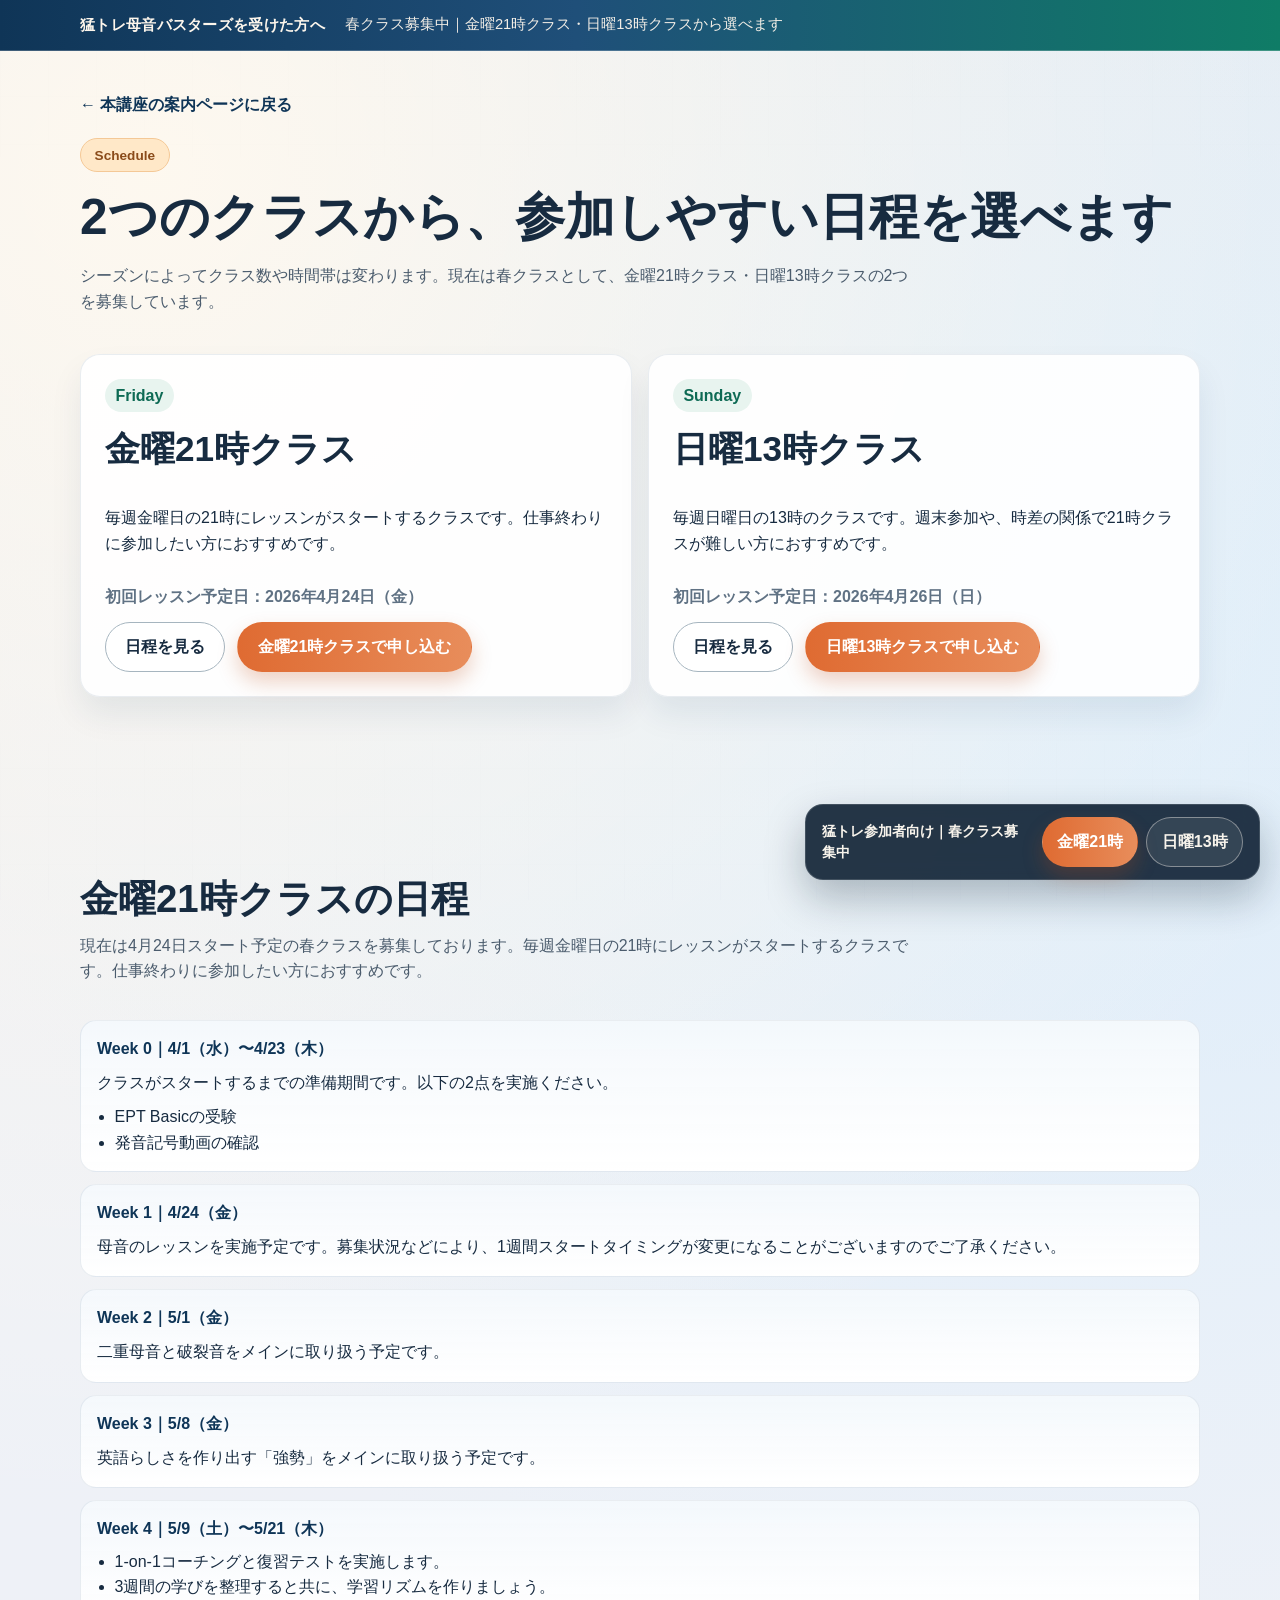
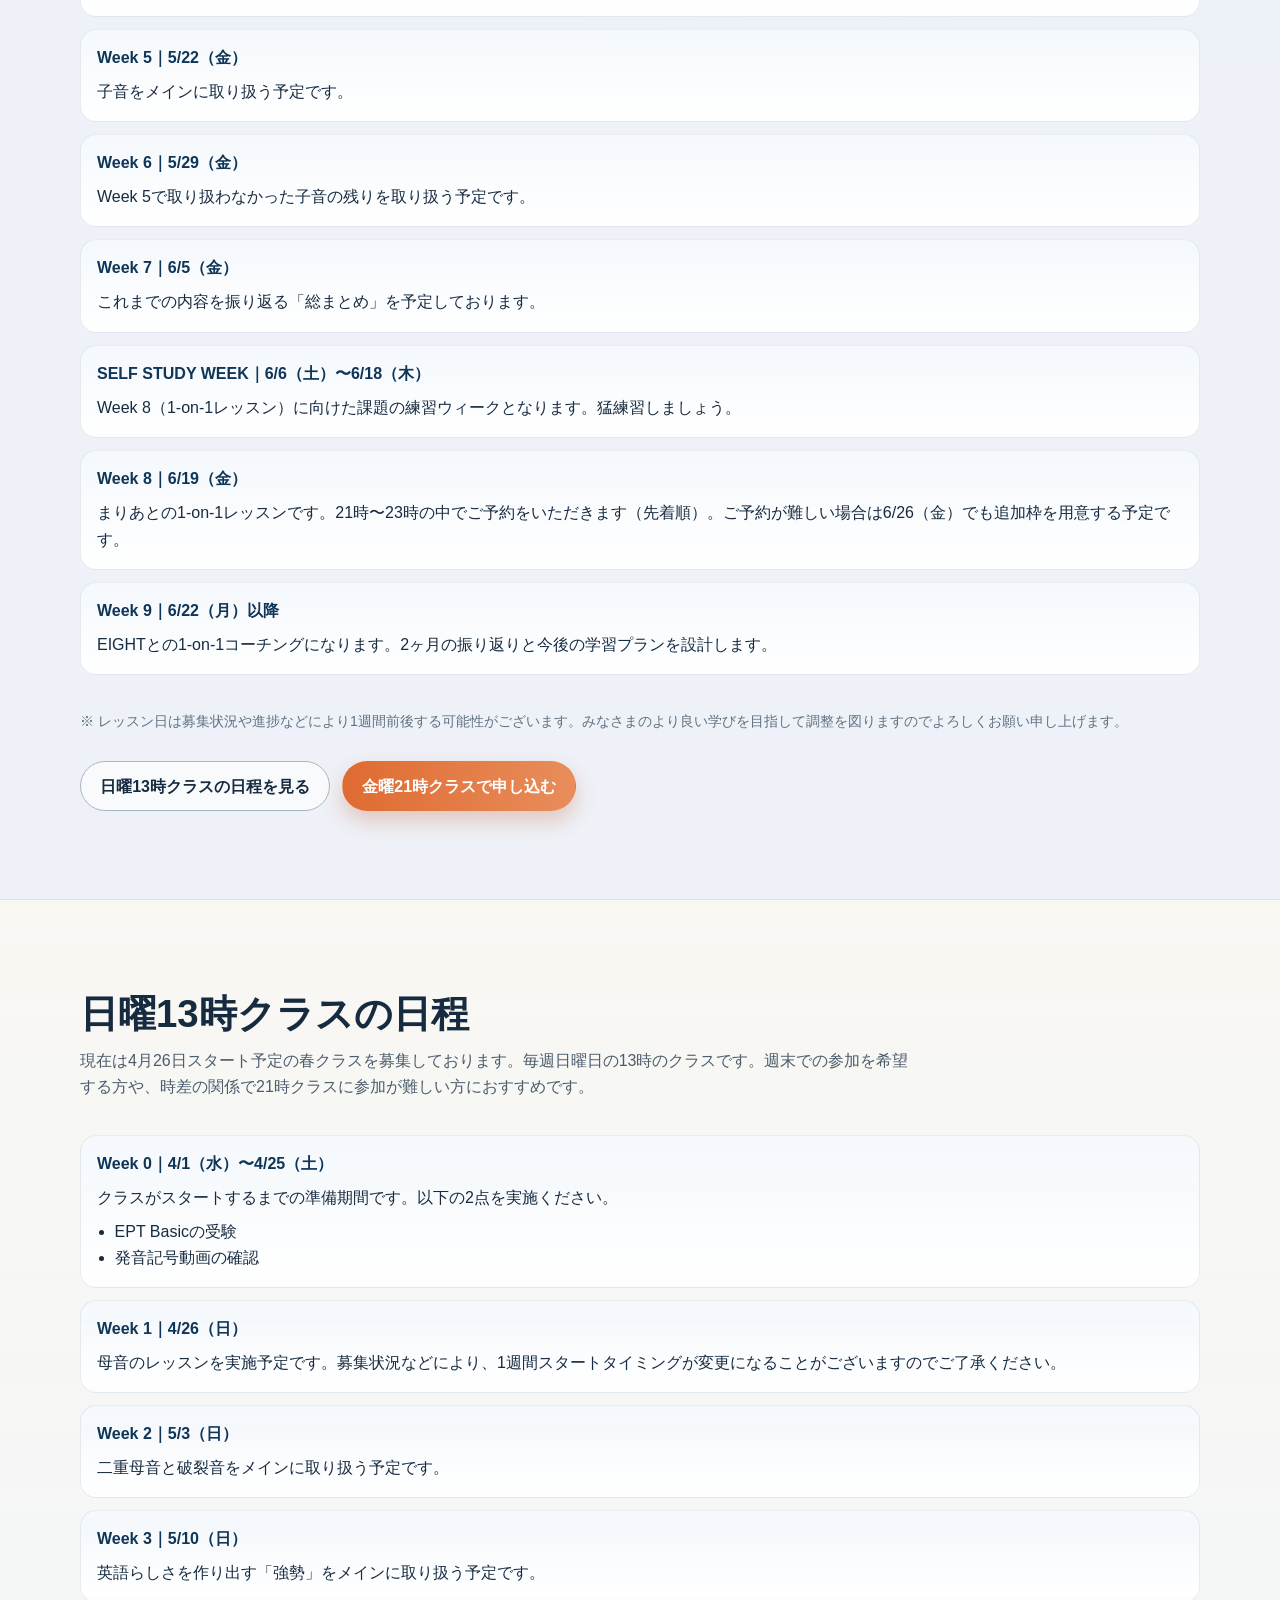
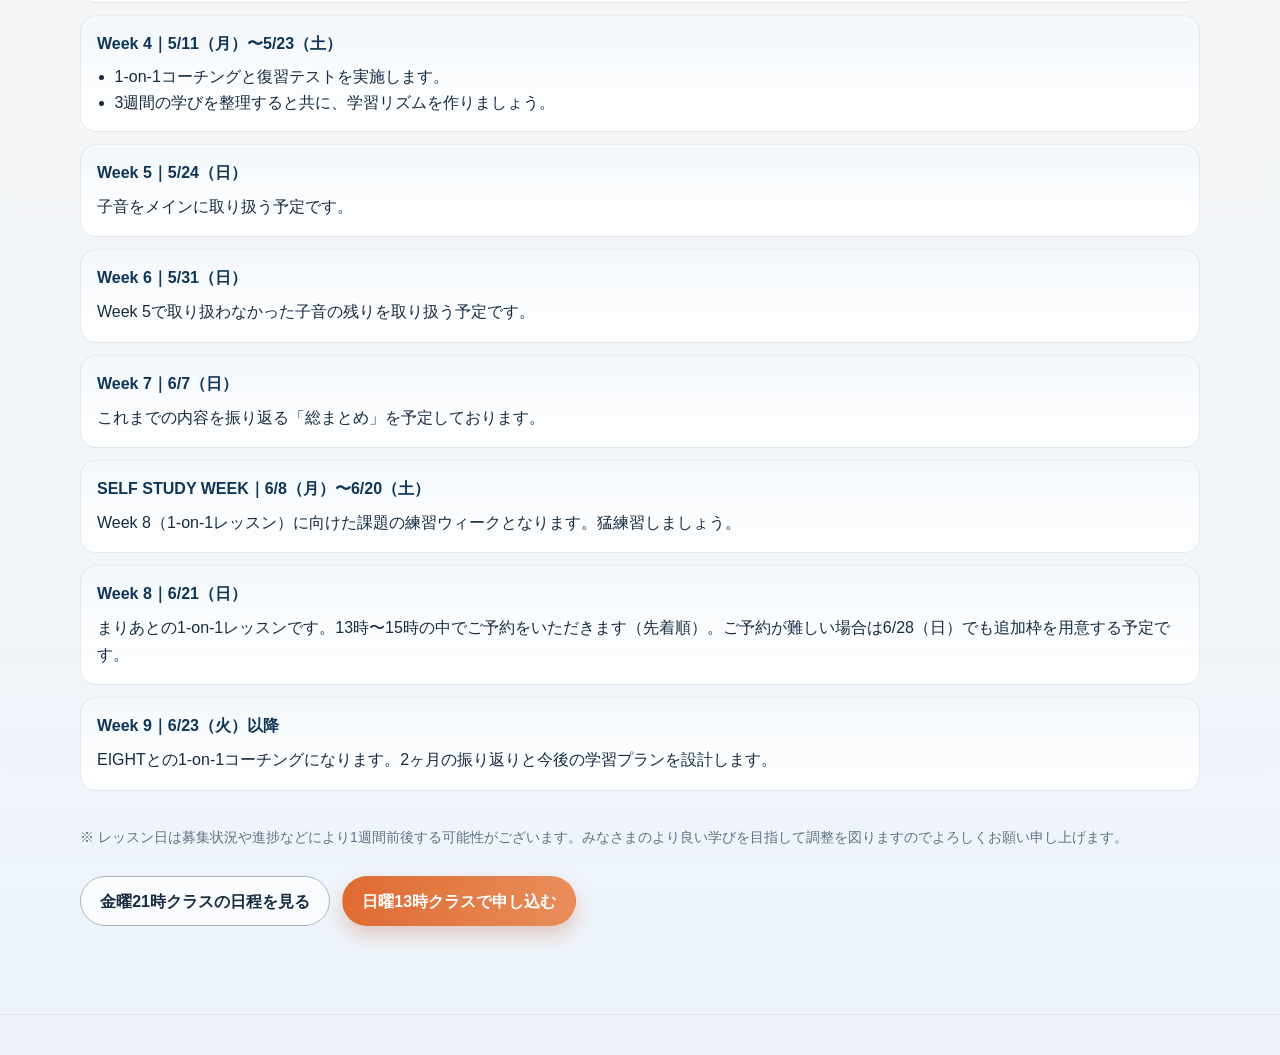
==== schedule.html @ 1b4dfa8f "Add files via upload" ====
<!doctype html>
<html lang="ja">
  <head>
    <meta charset="UTF-8" />
    <meta name="viewport" content="width=device-width, initial-scale=1.0" />
    <title>募集日程｜猛トレ母音バスターズ参加者向け 本講座</title>
    <meta
      name="description"
      content="猛トレ母音バスターズを受けた方向け本講座の募集日程ページです。金曜21時クラス・日曜13時クラスの流れを確認できます。"
    />
    <link rel="stylesheet" href="styles.css" />
  </head>
  <body class="schedule-page">
    <div class="notice-bar">
      <div class="container notice-inner">
        <p class="notice-title">猛トレ母音バスターズを受けた方へ</p>
        <p class="notice-meta">春クラス募集中｜金曜21時クラス・日曜13時クラスから選べます</p>
      </div>
    </div>

    <header class="section-space page-hero">
      <div class="container reveal">
        <a class="back-link" href="index.html">← 本講座の案内ページに戻る</a>
        <div class="page-hero-copy">
          <p class="hero-kicker">Schedule</p>
          <h1>2つのクラスから、参加しやすい日程を選べます</h1>
          <p class="section-intro">
            シーズンによってクラス数や時間帯は変わります。現在は春クラスとして、金曜21時クラス・日曜13時クラスの2つを募集しています。
          </p>
        </div>
        <div class="schedule-choice-grid">
          <article class="schedule-card">
            <p class="schedule-badge">Friday</p>
            <h2>金曜21時クラス</h2>
            <p>毎週金曜日の21時にレッスンがスタートするクラスです。仕事終わりに参加したい方におすすめです。</p>
            <p class="schedule-start">初回レッスン予定日：2026年4月24日（金）</p>
            <div class="page-link-actions">
              <a class="btn btn-ghost" href="#friday">日程を見る</a>
              <a
                class="btn btn-primary"
                href="https://mosh.jp/services/cd2b8b1f65c8422987461fc9837e1b64?openExternalBrowser=1"
                target="_blank"
                rel="noopener noreferrer"
                >金曜21時クラスで申し込む</a
              >
            </div>
          </article>
          <article class="schedule-card">
            <p class="schedule-badge">Sunday</p>
            <h2>日曜13時クラス</h2>
            <p>毎週日曜日の13時のクラスです。週末参加や、時差の関係で21時クラスが難しい方におすすめです。</p>
            <p class="schedule-start">初回レッスン予定日：2026年4月26日（日）</p>
            <div class="page-link-actions">
              <a class="btn btn-ghost" href="#sunday">日程を見る</a>
              <a
                class="btn btn-primary"
                href="https://mosh.jp/services/cdbda261116343b49d4cce0a77700ecc?openExternalBrowser=1"
                target="_blank"
                rel="noopener noreferrer"
                >日曜13時クラスで申し込む</a
              >
            </div>
          </article>
        </div>
      </div>
    </header>

    <main>
      <section class="section-space" id="friday">
        <div class="container reveal">
          <div class="section-head">
            <h2 class="section-title">金曜21時クラスの日程</h2>
            <p class="section-intro">
              現在は4月24日スタート予定の春クラスを募集しております。毎週金曜日の21時にレッスンがスタートするクラスです。仕事終わりに参加したい方におすすめです。
            </p>
          </div>
          <div class="week-list">
            <article class="week-item">
              <p class="week-label">Week 0｜4/1（水）〜4/23（木）</p>
              <p>クラスがスタートするまでの準備期間です。以下の2点を実施ください。</p>
              <ul class="week-bullets">
                <li>EPT Basicの受験</li>
                <li>発音記号動画の確認</li>
              </ul>
            </article>
            <article class="week-item">
              <p class="week-label">Week 1｜4/24（金）</p>
              <p>母音のレッスンを実施予定です。募集状況などにより、1週間スタートタイミングが変更になることがございますのでご了承ください。</p>
            </article>
            <article class="week-item">
              <p class="week-label">Week 2｜5/1（金）</p>
              <p>二重母音と破裂音をメインに取り扱う予定です。</p>
            </article>
            <article class="week-item">
              <p class="week-label">Week 3｜5/8（金）</p>
              <p>英語らしさを作り出す「強勢」をメインに取り扱う予定です。</p>
            </article>
            <article class="week-item">
              <p class="week-label">Week 4｜5/9（土）〜5/21（木）</p>
              <ul class="week-bullets">
                <li>1-on-1コーチングと復習テストを実施します。</li>
                <li>3週間の学びを整理すると共に、学習リズムを作りましょう。</li>
              </ul>
            </article>
            <article class="week-item">
              <p class="week-label">Week 5｜5/22（金）</p>
              <p>子音をメインに取り扱う予定です。</p>
            </article>
            <article class="week-item">
              <p class="week-label">Week 6｜5/29（金）</p>
              <p>Week 5で取り扱わなかった子音の残りを取り扱う予定です。</p>
            </article>
            <article class="week-item">
              <p class="week-label">Week 7｜6/5（金）</p>
              <p>これまでの内容を振り返る「総まとめ」を予定しております。</p>
            </article>
            <article class="week-item">
              <p class="week-label">SELF STUDY WEEK｜6/6（土）〜6/18（木）</p>
              <p>Week 8（1-on-1レッスン）に向けた課題の練習ウィークとなります。猛練習しましょう。</p>
            </article>
            <article class="week-item">
              <p class="week-label">Week 8｜6/19（金）</p>
              <p>まりあとの1-on-1レッスンです。21時〜23時の中でご予約をいただきます（先着順）。ご予約が難しい場合は6/26（金）でも追加枠を用意する予定です。</p>
            </article>
            <article class="week-item">
              <p class="week-label">Week 9｜6/22（月）以降</p>
              <p>EIGHTとの1-on-1コーチングになります。2ヶ月の振り返りと今後の学習プランを設計します。</p>
            </article>
          </div>
          <div class="schedule-footer">
            <p class="schedule-note">※ レッスン日は募集状況や進捗などにより1週間前後する可能性がございます。みなさまのより良い学びを目指して調整を図りますのでよろしくお願い申し上げます。</p>
            <div class="page-link-actions">
              <a class="btn btn-ghost" href="#sunday">日曜13時クラスの日程を見る</a>
              <a
                class="btn btn-primary"
                href="https://mosh.jp/services/cd2b8b1f65c8422987461fc9837e1b64?openExternalBrowser=1"
                target="_blank"
                rel="noopener noreferrer"
                >金曜21時クラスで申し込む</a
              >
            </div>
          </div>
        </div>
      </section>

      <section class="section-space section-tone" id="sunday">
        <div class="container reveal">
          <div class="section-head">
            <h2 class="section-title">日曜13時クラスの日程</h2>
            <p class="section-intro">
              現在は4月26日スタート予定の春クラスを募集しております。毎週日曜日の13時のクラスです。週末での参加を希望する方や、時差の関係で21時クラスに参加が難しい方におすすめです。
            </p>
          </div>
          <div class="week-list">
            <article class="week-item">
              <p class="week-label">Week 0｜4/1（水）〜4/25（土）</p>
              <p>クラスがスタートするまでの準備期間です。以下の2点を実施ください。</p>
              <ul class="week-bullets">
                <li>EPT Basicの受験</li>
                <li>発音記号動画の確認</li>
              </ul>
            </article>
            <article class="week-item">
              <p class="week-label">Week 1｜4/26（日）</p>
              <p>母音のレッスンを実施予定です。募集状況などにより、1週間スタートタイミングが変更になることがございますのでご了承ください。</p>
            </article>
            <article class="week-item">
              <p class="week-label">Week 2｜5/3（日）</p>
              <p>二重母音と破裂音をメインに取り扱う予定です。</p>
            </article>
            <article class="week-item">
              <p class="week-label">Week 3｜5/10（日）</p>
              <p>英語らしさを作り出す「強勢」をメインに取り扱う予定です。</p>
            </article>
            <article class="week-item">
              <p class="week-label">Week 4｜5/11（月）〜5/23（土）</p>
              <ul class="week-bullets">
                <li>1-on-1コーチングと復習テストを実施します。</li>
                <li>3週間の学びを整理すると共に、学習リズムを作りましょう。</li>
              </ul>
            </article>
            <article class="week-item">
              <p class="week-label">Week 5｜5/24（日）</p>
              <p>子音をメインに取り扱う予定です。</p>
            </article>
            <article class="week-item">
              <p class="week-label">Week 6｜5/31（日）</p>
              <p>Week 5で取り扱わなかった子音の残りを取り扱う予定です。</p>
            </article>
            <article class="week-item">
              <p class="week-label">Week 7｜6/7（日）</p>
              <p>これまでの内容を振り返る「総まとめ」を予定しております。</p>
            </article>
            <article class="week-item">
              <p class="week-label">SELF STUDY WEEK｜6/8（月）〜6/20（土）</p>
              <p>Week 8（1-on-1レッスン）に向けた課題の練習ウィークとなります。猛練習しましょう。</p>
            </article>
            <article class="week-item">
              <p class="week-label">Week 8｜6/21（日）</p>
              <p>まりあとの1-on-1レッスンです。13時〜15時の中でご予約をいただきます（先着順）。ご予約が難しい場合は6/28（日）でも追加枠を用意する予定です。</p>
            </article>
            <article class="week-item">
              <p class="week-label">Week 9｜6/23（火）以降</p>
              <p>EIGHTとの1-on-1コーチングになります。2ヶ月の振り返りと今後の学習プランを設計します。</p>
            </article>
          </div>
          <div class="schedule-footer">
            <p class="schedule-note">※ レッスン日は募集状況や進捗などにより1週間前後する可能性がございます。みなさまのより良い学びを目指して調整を図りますのでよろしくお願い申し上げます。</p>
            <div class="page-link-actions">
              <a class="btn btn-ghost" href="#friday">金曜21時クラスの日程を見る</a>
              <a
                class="btn btn-primary"
                href="https://mosh.jp/services/cdbda261116343b49d4cce0a77700ecc?openExternalBrowser=1"
                target="_blank"
                rel="noopener noreferrer"
                >日曜13時クラスで申し込む</a
              >
            </div>
          </div>
        </div>
      </section>
    </main>

    <div class="floating-cta">
      <p>猛トレ参加者向け｜春クラス募集中</p>
      <div class="floating-actions">
        <a
          class="btn btn-primary"
          href="https://mosh.jp/services/cd2b8b1f65c8422987461fc9837e1b64?openExternalBrowser=1"
          target="_blank"
          rel="noopener noreferrer"
          >金曜21時</a
        >
        <a
          class="btn btn-ghost"
          href="https://mosh.jp/services/cdbda261116343b49d4cce0a77700ecc?openExternalBrowser=1"
          target="_blank"
          rel="noopener noreferrer"
          >日曜13時</a
        >
      </div>
    </div>

    <script src="script.js"></script>
  </body>
</html>
---- styles.css ----
:root {
  --bg: #eef1f7;
  --surface: #fffdf8;
  --surface-soft: #eef4fb;
  --ink: #172b40;
  --muted: #4b5c6d;
  --line: #d8dfd8;
  --accent: #df6b32;
  --accent-deep: #bc4d16;
  --teal: #0f7c66;
  --navy: #0f3557;
  --gold: #c9ab75;
  --radius: 20px;
  --shadow: 0 18px 40px rgba(22, 43, 64, 0.12);
  --space-1: 0.25rem;
  --space-2: 0.5rem;
  --space-3: 0.75rem;
  --space-4: 1rem;
  --space-5: 1.25rem;
  --space-6: 1.5rem;
  --space-7: 2rem;
  --space-8: 2.5rem;
  --space-9: 3.25rem;
  --floating-offset: 7.75rem;
  --container-gutter: 1.5rem;
  --container-pad: 0.125rem;
  --panel-padding: 1.25rem;
  --panel-padding-lg: 1.5rem;
}

* {
  box-sizing: border-box;
}

html {
  scroll-behavior: smooth;
}

body {
  position: relative;
  margin: 0;
  padding-bottom: calc(var(--floating-offset) + env(safe-area-inset-bottom, 0px));
  font-family: "Hiragino Sans", "Yu Gothic", "Meiryo", sans-serif;
  color: var(--ink);
  line-height: 1.7;
  background:
    radial-gradient(circle at 12% 4%, rgba(255, 249, 239, 0.95) 0%, transparent 32%),
    radial-gradient(circle at 85% 14%, rgba(220, 238, 252, 0.9) 0%, transparent 30%),
    linear-gradient(180deg, rgba(12, 44, 77, 0.04) 0%, rgba(255, 255, 255, 0) 30%),
    var(--bg);
}

body::before {
  content: "";
  position: fixed;
  inset: 0;
  pointer-events: none;
  background-image:
    linear-gradient(rgba(15, 53, 87, 0.04) 1px, transparent 1px),
    linear-gradient(90deg, rgba(15, 53, 87, 0.04) 1px, transparent 1px);
  background-size: 48px 48px;
  mask-image: linear-gradient(180deg, rgba(0, 0, 0, 0.18), transparent 24%, transparent 76%, rgba(0, 0, 0, 0.18));
}

img {
  display: block;
  width: 100%;
  border-radius: calc(var(--radius) - 4px);
}

a {
  color: inherit;
}

.container {
  width: min(1120px, calc(100% - (var(--container-gutter) * 2)));
  margin-inline: auto;
  padding-inline: var(--container-pad);
}

.narrow {
  width: min(980px, 100%);
}

.section-space {
  padding: var(--space-9) 0;
}

.section-tone {
  background: linear-gradient(180deg, rgba(251, 248, 241, 0.82), rgba(237, 244, 252, 0.9));
  border-block: 1px solid rgba(120, 145, 170, 0.18);
  backdrop-filter: blur(6px);
}

.section-title {
  font-size: clamp(1.7rem, 3.2vw, 2.4rem);
  line-height: 1.35;
  margin: 0 0 var(--space-7);
}

.section-head {
  display: grid;
  gap: var(--space-2);
  margin-bottom: var(--space-5);
}

.section-head .section-title {
  margin-bottom: 0;
}

.swipe-hint {
  margin: 0;
  color: #607284;
  font-size: 0.85rem;
  font-weight: 700;
}

.notice-bar {
  position: sticky;
  top: 0;
  z-index: 20;
  background: linear-gradient(90deg, #0f3557 0%, #1f4f79 45%, #0f7c66 100%);
  color: #fdf6ec;
  border-bottom: 1px solid rgba(255, 255, 255, 0.2);
}

.notice-inner {
  display: flex;
  flex-wrap: wrap;
  gap: var(--space-2) var(--space-5);
  padding: var(--space-3) 0;
  align-items: center;
}

.notice-title {
  margin: 0;
  font-weight: 700;
  font-size: 0.95rem;
  letter-spacing: 0.02em;
}

.notice-meta {
  margin: 0;
  font-size: 0.92rem;
  opacity: 0.95;
}

.hero {
  position: relative;
  padding-top: var(--space-8);
}

.hero::before {
  content: "";
  position: absolute;
  inset: 0 0 auto;
  height: 78%;
  background:
    radial-gradient(circle at 75% 20%, rgba(15, 124, 102, 0.18), transparent 30%),
    radial-gradient(circle at 90% 5%, rgba(255, 255, 255, 0.88), transparent 18%),
    linear-gradient(135deg, rgba(15, 53, 87, 0.1), rgba(15, 53, 87, 0));
  pointer-events: none;
}

.hero-grid {
  display: grid;
  grid-template-columns: 1fr;
  gap: var(--space-6);
  align-items: center;
  position: relative;
  z-index: 1;
}

.hero-copy {
  display: grid;
  gap: var(--space-5);
}

.hero-kicker {
  display: inline-block;
  margin: 0;
  background: #ffe8c8;
  color: #8a4b1a;
  border: 1px solid #f4c896;
  border-radius: 999px;
  padding: 0.28rem 0.85rem;
  font-size: 0.85rem;
  font-weight: 700;
  justify-self: start;
}

.hero h1 {
  margin: 0;
  line-height: 1.35;
  font-size: clamp(2rem, 8vw, 3.2rem);
}

.hero-sub {
  margin: 0;
  color: var(--muted);
}

.hero-metrics {
  display: grid;
  grid-template-columns: 1fr;
  gap: var(--space-3);
  margin: 0;
}

.metric-card {
  position: relative;
  padding: var(--panel-padding);
  padding-left: calc(var(--panel-padding) + 2.4rem);
  border: 1px solid rgba(121, 145, 170, 0.24);
  border-radius: 18px;
  background: rgba(255, 255, 255, 0.64);
  box-shadow: 0 14px 30px rgba(15, 53, 87, 0.08);
  backdrop-filter: blur(10px);
}

.metric-card::before,
.card::before,
.future-card::before,
.support-card::before,
.quote-card::before {
  content: attr(data-icon);
  position: absolute;
  top: var(--space-4);
  left: var(--space-4);
  width: 1.7rem;
  height: 1.7rem;
  display: grid;
  place-items: center;
  border-radius: 999px;
  font-size: 0.82rem;
  font-weight: 800;
  line-height: 1;
}

.metric-card::before {
  background: #edf4fb;
  color: #1f4f79;
}

.metric-card strong {
  display: block;
  margin-bottom: var(--space-1);
  color: var(--navy);
  font-size: 1rem;
}

.metric-card span {
  display: block;
  color: #5f7183;
  font-size: 0.86rem;
  line-height: 1.5;
}

.hero-note {
  font-size: 0.88rem;
  color: #607284;
  margin: 0;
}

.hero-visual {
  margin: 0;
}

.hero-visual-frame {
  position: relative;
  overflow: hidden;
  border-radius: 24px;
  border: 1px solid rgba(255, 255, 255, 0.45);
  box-shadow:
    0 24px 56px rgba(15, 53, 87, 0.22),
    inset 0 1px 0 rgba(255, 255, 255, 0.5);
  background: linear-gradient(180deg, rgba(255, 255, 255, 0.42), rgba(255, 255, 255, 0.1));
  padding: var(--space-3);
}

.hero-visual-frame img {
  height: auto;
  aspect-ratio: auto;
  object-fit: contain;
  object-position: center top;
  border-radius: 20px;
}

.hero-floating-card {
  position: static;
  max-width: none;
  padding: var(--space-4);
  border-radius: 18px;
  background: rgba(8, 27, 46, 0.78);
  color: #f7f3eb;
  border: 1px solid rgba(255, 255, 255, 0.16);
  box-shadow: 0 14px 30px rgba(8, 27, 46, 0.24);
  backdrop-filter: blur(8px);
}

.hero-floating-label {
  margin: 0 0 var(--space-1);
  font-size: 0.72rem;
  letter-spacing: 0.08em;
  text-transform: uppercase;
  color: #c7d7e8;
}

.hero-floating-card strong {
  display: block;
  line-height: 1.5;
  font-size: 1rem;
}

.hero-floating-top {
  display: none;
}

.hero-floating-bottom {
  margin: var(--space-3) 0 0;
}

.hero-visual-caption {
  margin: var(--space-3) 0 0;
  padding-inline: 0.4rem;
  color: #5f7183;
  font-size: 0.88rem;
}

.btn {
  display: inline-flex;
  align-items: center;
  justify-content: center;
  gap: 0.45rem;
  min-height: 48px;
  padding: 0.65rem 1.2rem;
  border-radius: 999px;
  border: 1px solid transparent;
  font-weight: 700;
  text-decoration: none;
  transition: transform 0.2s ease, box-shadow 0.2s ease, background-color 0.2s ease;
}

.btn:hover {
  transform: translateY(-1px);
}

.btn-primary {
  background: linear-gradient(90deg, var(--accent) 0%, #e88d5b 100%);
  color: #fff;
  box-shadow: 0 10px 20px rgba(188, 77, 22, 0.25);
}

.btn-primary:hover {
  box-shadow: 0 14px 28px rgba(188, 77, 22, 0.3);
}

.btn-ghost {
  border-color: #a6b5bf;
  background: rgba(255, 255, 255, 0.65);
}

.text-link {
  width: fit-content;
  color: var(--navy);
  font-weight: 700;
  text-decoration: none;
  border-bottom: 1px solid rgba(15, 53, 87, 0.22);
}

.text-link:hover {
  border-color: rgba(15, 53, 87, 0.55);
}

.hero-cta {
  display: flex;
  flex-wrap: wrap;
  gap: var(--space-3);
}

h2 {
  margin: 0 0 var(--space-5);
  line-height: 1.4;
  font-size: clamp(1.6rem, 2.8vw, 2.2rem);
}

h3 {
  margin: 0 0 var(--space-3);
  line-height: 1.4;
}

p {
  margin: 0 0 var(--space-4);
}

.point-list {
  list-style: none;
  padding-left: 0;
  margin: 0 0 var(--space-6);
}

.point-list li {
  position: relative;
  padding-left: 2rem;
  margin-bottom: var(--space-2);
}

.point-list li::before {
  content: "";
  position: absolute;
  top: 0.48rem;
  left: 0.15rem;
  width: 0.8rem;
  height: 0.8rem;
  border-radius: 999px;
  background: linear-gradient(180deg, #e88d5b, var(--accent));
  box-shadow: 0 0 0 4px rgba(223, 107, 50, 0.12);
}

.lead-end {
  margin: 0;
  font-size: 1.06rem;
  font-weight: 700;
}

.impact-copy {
  margin-top: var(--space-7);
  font-size: clamp(1.5rem, 3vw, 2rem);
  line-height: 1.4;
  font-weight: 800;
  color: #8a4b1a;
}

.compare-grid {
  display: grid;
  grid-template-columns: 1fr;
  gap: var(--space-5);
}

.card {
  position: relative;
  background: linear-gradient(180deg, rgba(255, 253, 248, 0.96), rgba(255, 255, 255, 0.9));
  border: 1px solid rgba(121, 145, 170, 0.18);
  border-radius: var(--radius);
  padding: var(--panel-padding);
  padding-top: calc(var(--panel-padding) + 1.2rem);
  box-shadow: var(--shadow);
}

.card::before {
  background: #eaf0fa;
  color: var(--navy);
}

.card ul {
  margin: 0;
  padding-left: 1.15rem;
}

.card li {
  margin-bottom: var(--space-2);
}

.card-left {
  border-top: 6px solid #8ea8bf;
}

.card-right {
  border-top: 6px solid var(--teal);
}

.reason-grid {
  display: grid;
  grid-template-columns: 1fr;
  gap: var(--space-5);
}

.reason-copy {
  display: grid;
  gap: var(--space-4);
}

.compact-list {
  margin: 0;
}

.flow-grid {
  display: grid;
  grid-template-columns: 1fr;
  gap: var(--space-4);
  margin-bottom: var(--space-5);
}

.future-card {
  position: relative;
  flex: 0 0 calc(100% - 1.25rem);
  scroll-snap-align: start;
  background: rgba(255, 255, 255, 0.88);
  border: 1px solid rgba(121, 145, 170, 0.18);
  border-radius: var(--radius);
  padding: var(--panel-padding);
  padding-top: calc(var(--panel-padding) + 1.15rem);
  box-shadow: 0 16px 32px rgba(15, 53, 87, 0.06);
}

.future-card::before {
  background: #eef7f3;
  color: #0d6a54;
}

.timeline {
  list-style: none;
  margin: 0;
  padding: 0;
  position: relative;
}

.timeline::before {
  content: "";
  position: absolute;
  left: 16px;
  top: 0.6rem;
  bottom: 0.6rem;
  width: 2px;
  background: linear-gradient(#1f4f79, #0f7c66);
}

.timeline li {
  position: relative;
  margin: 0 0 var(--space-5) 0;
  padding: 0.1rem 0 0.5rem 2.9rem;
}

.timeline li::before {
  content: "";
  position: absolute;
  left: 8px;
  top: 0.45rem;
  width: 18px;
  height: 18px;
  border-radius: 50%;
  background: #fff;
  border: 4px solid var(--accent);
}

.step {
  margin: 0;
  font-weight: 800;
  color: #8a4b1a;
}

.support-pills {
  list-style: none;
  display: flex;
  flex-wrap: wrap;
  gap: var(--space-3);
  margin: 0;
  padding: 0;
}

.support-pills li {
  padding: 0.7rem 0.95rem;
  border-radius: 999px;
  background: rgba(255, 255, 255, 0.92);
  border: 1px solid rgba(121, 145, 170, 0.16);
  font-size: 0.92rem;
  font-weight: 700;
}

.evidence-text-grid {
  display: grid;
  grid-template-columns: 1fr;
  gap: var(--space-4);
}

.quote-card {
  position: relative;
  background: rgba(255, 255, 255, 0.92);
  border: 1px solid rgba(121, 145, 170, 0.16);
  border-radius: var(--radius);
  padding: var(--panel-padding);
  padding-top: calc(var(--panel-padding) + 1.15rem);
  box-shadow: 0 14px 30px rgba(15, 53, 87, 0.06);
}

.quote-card::before {
  background: #edf4fb;
  color: #1f4f79;
}

.audio-case {
  display: grid;
  gap: var(--space-4);
}

.case-label {
  margin: 0;
  color: #607284;
  font-size: 0.82rem;
  font-weight: 700;
}

.audio-pair {
  display: grid;
  gap: var(--space-3);
}

.audio-block {
  padding: var(--space-4);
  border-radius: 16px;
  background: #f6f9fc;
  border: 1px solid rgba(121, 145, 170, 0.14);
}

.audio-title {
  margin: 0 0 var(--space-2);
  color: var(--navy);
  font-size: 0.82rem;
  font-weight: 800;
  letter-spacing: 0.04em;
  text-transform: uppercase;
}

.audio-block audio {
  width: 100%;
  height: 42px;
}

.audio-note {
  margin: 0;
  color: #4f6274;
  font-size: 0.92rem;
  line-height: 1.6;
}

.evidence-intro {
  margin-bottom: var(--space-5);
}

.offer-grid {
  display: grid;
  grid-template-columns: 1fr;
  gap: var(--space-4);
  align-items: stretch;
}

.offer-card,
.offer-sidecard {
  border-radius: var(--radius);
  box-shadow: var(--shadow);
  padding: var(--panel-padding);
}

.offer-card {
  background: linear-gradient(135deg, rgba(255, 255, 255, 0.98) 0%, rgba(255, 247, 234, 0.96) 100%);
  border: 1px solid #f1d8b7;
  box-shadow:
    0 22px 44px rgba(188, 77, 22, 0.12),
    inset 0 1px 0 rgba(255, 255, 255, 0.75);
}

.offer-kicker {
  margin: 0;
  color: #1f4f79;
  font-weight: 700;
}

.price-label {
  margin: 0;
  color: #8a4b1a;
  font-size: 0.82rem;
  font-weight: 800;
  letter-spacing: 0.08em;
  text-transform: uppercase;
}

.price {
  margin: 0;
  color: #8a4b1a;
  font-size: clamp(2.2rem, 6vw, 3.3rem);
  font-weight: 800;
  line-height: 1.05;
}

.price-note {
  margin: 0 0 var(--space-4);
  color: #5f4b39;
  font-size: 0.95rem;
  line-height: 1.6;
}

.offer-card ul {
  margin: 0;
  padding-left: 1.2rem;
}

.offer-card li,
.offer-points li,
.point-list li,
.card li {
  line-height: 1.55;
}

.offer-sidecard {
  display: grid;
  align-content: center;
  gap: var(--space-4);
  background: linear-gradient(135deg, rgba(15, 53, 87, 0.98), rgba(22, 91, 136, 0.94));
  color: #f7f3eb;
  border: 1px solid rgba(255, 255, 255, 0.14);
}

.offer-side-kicker {
  margin: 0;
  color: #d6e3f0;
  font-size: 0.9rem;
  font-weight: 700;
}

.offer-points {
  margin: 0;
  padding-left: 1.15rem;
}

.offer-points li {
  margin-bottom: var(--space-2);
}

.schedule-grid {
  display: grid;
  grid-template-columns: 1fr;
  gap: var(--space-4);
}

.schedule-card {
  position: relative;
  background: rgba(255, 255, 255, 0.9);
  border: 1px solid rgba(121, 145, 170, 0.16);
  border-radius: var(--radius);
  padding: var(--panel-padding);
  display: grid;
  gap: var(--space-3);
  box-shadow: 0 18px 32px rgba(15, 53, 87, 0.08);
}

.schedule-badge {
  margin: 0;
  width: fit-content;
  padding: 0.22rem 0.65rem;
  border-radius: 999px;
  background: #e8f4ef;
  color: #0d6a54;
  font-size: 0.8rem;
  font-weight: 800;
}

.section-intro {
  color: var(--muted);
  max-width: 52rem;
}

.accordion-group {
  display: grid;
  gap: var(--space-3);
}

.accordion {
  border: 1px solid #cfd7cf;
  border-radius: 14px;
  background: #fff;
  overflow: hidden;
}

.accordion summary {
  cursor: pointer;
  list-style: none;
  position: relative;
  padding: var(--panel-padding) 2.8rem var(--panel-padding) var(--panel-padding);
  font-weight: 700;
}

.accordion summary::-webkit-details-marker {
  display: none;
}

.accordion summary::after {
  content: "+";
  position: absolute;
  right: 1rem;
  top: 50%;
  transform: translateY(-50%);
  font-size: 1.2rem;
  color: #486174;
}

.accordion[open] summary::after {
  content: "-";
}

.accordion-content {
  border-top: 1px solid #e2e6e0;
  padding: var(--panel-padding);
}

.accordion-content ul {
  margin: 0;
  padding-left: 1.1rem;
}

.schedule-note {
  margin-top: var(--space-4);
  font-size: 0.88rem;
  color: #607284;
}

.page-link-panel {
  display: grid;
  gap: var(--space-3);
  margin-top: var(--space-5);
  padding: var(--panel-padding);
  border-radius: 18px;
  border: 1px solid rgba(121, 145, 170, 0.16);
  background: rgba(255, 255, 255, 0.72);
}

.page-link-panel p {
  margin: 0;
  color: var(--muted);
}

.page-link-actions {
  display: flex;
  flex-wrap: wrap;
  gap: var(--space-3);
}

.schedule-detail-group {
  display: grid;
  gap: var(--space-3);
  margin-top: var(--space-5);
}

.schedule-detail .accordion-content {
  display: grid;
  gap: var(--space-4);
}

.schedule-summary-copy {
  display: grid;
  gap: var(--space-1);
}

.schedule-summary-title {
  display: block;
}

.schedule-summary-meta {
  display: block;
  color: #607284;
  font-size: 0.86rem;
  font-weight: 600;
}

.schedule-detail-lead {
  margin: 0;
  color: var(--muted);
}

.week-list {
  display: grid;
  gap: var(--space-3);
}

.week-item {
  display: grid;
  gap: var(--space-2);
  padding: var(--space-4);
  border-radius: 16px;
  background: linear-gradient(180deg, rgba(244, 248, 252, 0.95), rgba(255, 255, 255, 0.98));
  border: 1px solid rgba(121, 145, 170, 0.16);
}

.week-item p {
  margin: 0;
}

.week-label {
  color: var(--navy);
  font-weight: 800;
  line-height: 1.5;
}

.week-bullets {
  margin: 0;
  padding-left: 1.1rem;
}

.week-bullets li {
  line-height: 1.6;
}

.schedule-page .page-hero {
  padding-top: var(--space-8);
}

.back-link {
  display: inline-flex;
  align-items: center;
  gap: var(--space-2);
  margin-bottom: var(--space-5);
  color: var(--navy);
  font-weight: 700;
  text-decoration: none;
}

.page-hero-copy {
  display: grid;
  gap: var(--space-3);
  margin-bottom: var(--space-6);
}

.page-hero-copy h1 {
  margin: 0;
  line-height: 1.35;
  font-size: clamp(2rem, 7vw, 3.1rem);
}

.schedule-choice-grid {
  display: grid;
  gap: var(--space-4);
}

.schedule-start {
  margin: 0;
  color: #607284;
  font-size: 0.92rem;
  font-weight: 700;
}

.schedule-footer {
  display: grid;
  gap: var(--space-3);
  margin-top: var(--space-5);
}

.closing {
  background: linear-gradient(135deg, #0f3557 0%, #0f7c66 100%);
  color: #f7f3eb;
}

.closing .btn-ghost {
  border-color: rgba(247, 243, 235, 0.8);
  color: #f7f3eb;
  background: transparent;
}

.closing-sub {
  margin-top: var(--space-4);
}

.closing-sub a {
  color: #ffe2ba;
  font-weight: 700;
}

.floating-cta {
  position: fixed;
  left: 1rem;
  right: 1rem;
  bottom: 1rem;
  z-index: 30;
  display: flex;
  flex-direction: column;
  align-items: stretch;
  justify-content: space-between;
  gap: var(--space-3);
  padding: var(--space-3) var(--space-4);
  border-radius: 18px;
  background: rgba(8, 27, 46, 0.88);
  color: #f7f3eb;
  border: 1px solid rgba(255, 255, 255, 0.14);
  box-shadow: 0 18px 40px rgba(8, 27, 46, 0.28);
  backdrop-filter: blur(10px);
}

.floating-cta p {
  margin: 0;
  font-size: 0.82rem;
  line-height: 1.45;
  font-weight: 700;
}

.floating-actions {
  display: grid;
  grid-template-columns: repeat(2, minmax(0, 1fr));
  gap: var(--space-2);
}

.floating-actions .btn {
  width: 100%;
  min-height: 44px;
  padding-inline: 0.9rem;
}

.floating-cta .btn-ghost {
  border-color: rgba(247, 243, 235, 0.42);
  color: #f7f3eb;
  background: rgba(255, 255, 255, 0.08);
}

.hero-sub,
.support-card p,
.future-card p,
.quote-card p,
.schedule-card p,
.section-intro {
  font-size: 0.96rem;
  line-height: 1.6;
}

.hero-note,
.hero-visual-caption,
.schedule-note {
  line-height: 1.55;
}

.reveal {
  opacity: 0;
  transform: translateY(22px);
  transition: opacity 0.65s ease, transform 0.65s ease;
}

.reveal.is-visible {
  opacity: 1;
  transform: translateY(0);
}

@media (min-width: 768px) {
  :root {
    --container-gutter: 1.75rem;
    --container-pad: 0.25rem;
    --panel-padding: 1.4rem;
  }

  .container {
    width: min(1120px, calc(100% - (var(--container-gutter) * 2)));
  }

  .section-space {
    padding: 5rem 0;
  }

  .hero {
    padding-top: var(--space-9);
  }

  .hero-grid {
    grid-template-columns: 1fr;
    gap: var(--space-7);
  }

  .compare-grid,
  .flow-grid {
    grid-template-columns: repeat(2, minmax(0, 1fr));
  }

  .reason-grid {
    grid-template-columns: 1.05fr 0.95fr;
    align-items: start;
  }

  .offer-grid {
    grid-template-columns: 0.95fr 1.05fr;
  }

  .schedule-choice-grid {
    grid-template-columns: repeat(2, minmax(0, 1fr));
  }

  .schedule-detail-group {
    grid-template-columns: repeat(2, minmax(0, 1fr));
    align-items: start;
  }

  .evidence-text-grid {
    grid-template-columns: repeat(2, minmax(0, 1fr));
  }

  .audio-pair {
    grid-template-columns: repeat(2, minmax(0, 1fr));
  }

  .hero-visual-frame img {
    max-height: 720px;
  }

  .metric-card {
    padding-left: calc(var(--panel-padding) + 2.55rem);
  }

  .floating-cta {
    left: auto;
    right: 1.25rem;
    bottom: 1.25rem;
    flex-direction: row;
    align-items: center;
    justify-content: flex-start;
  }

  .floating-cta p {
    font-size: 0.9rem;
    max-width: 13rem;
  }

  .floating-actions {
    display: flex;
    flex-wrap: wrap;
  }

  .floating-actions .btn {
    width: auto;
  }

}

@media (min-width: 1100px) {
  body {
    padding-bottom: calc(var(--space-8) + env(safe-area-inset-bottom, 0px));
  }

  :root {
    --container-gutter: 2rem;
    --container-pad: 0;
    --panel-padding: var(--panel-padding-lg);
  }

  .container {
    width: min(1120px, calc(100% - (var(--container-gutter) * 2)));
  }

  .section-space {
    padding: 5.5rem 0;
  }

  .hero-grid {
    grid-template-columns: 1.05fr 0.95fr;
    gap: var(--space-8);
  }

  .hero-visual {
    order: 2;
  }

  .hero-copy {
    order: 1;
  }

  .hero-visual-frame img {
    max-height: none;
  }

  .flow-grid {
    grid-template-columns: repeat(4, minmax(0, 1fr));
  }

  .hero-sub,
  .future-card p,
  .quote-card p,
  .schedule-card p,
  .section-intro {
    font-size: 1rem;
  }
}

@media (prefers-reduced-motion: reduce) {
  html {
    scroll-behavior: auto;
  }

  .reveal {
    opacity: 1;
    transform: none;
    transition: none;
  }

  .btn {
    transition: none;
  }
}
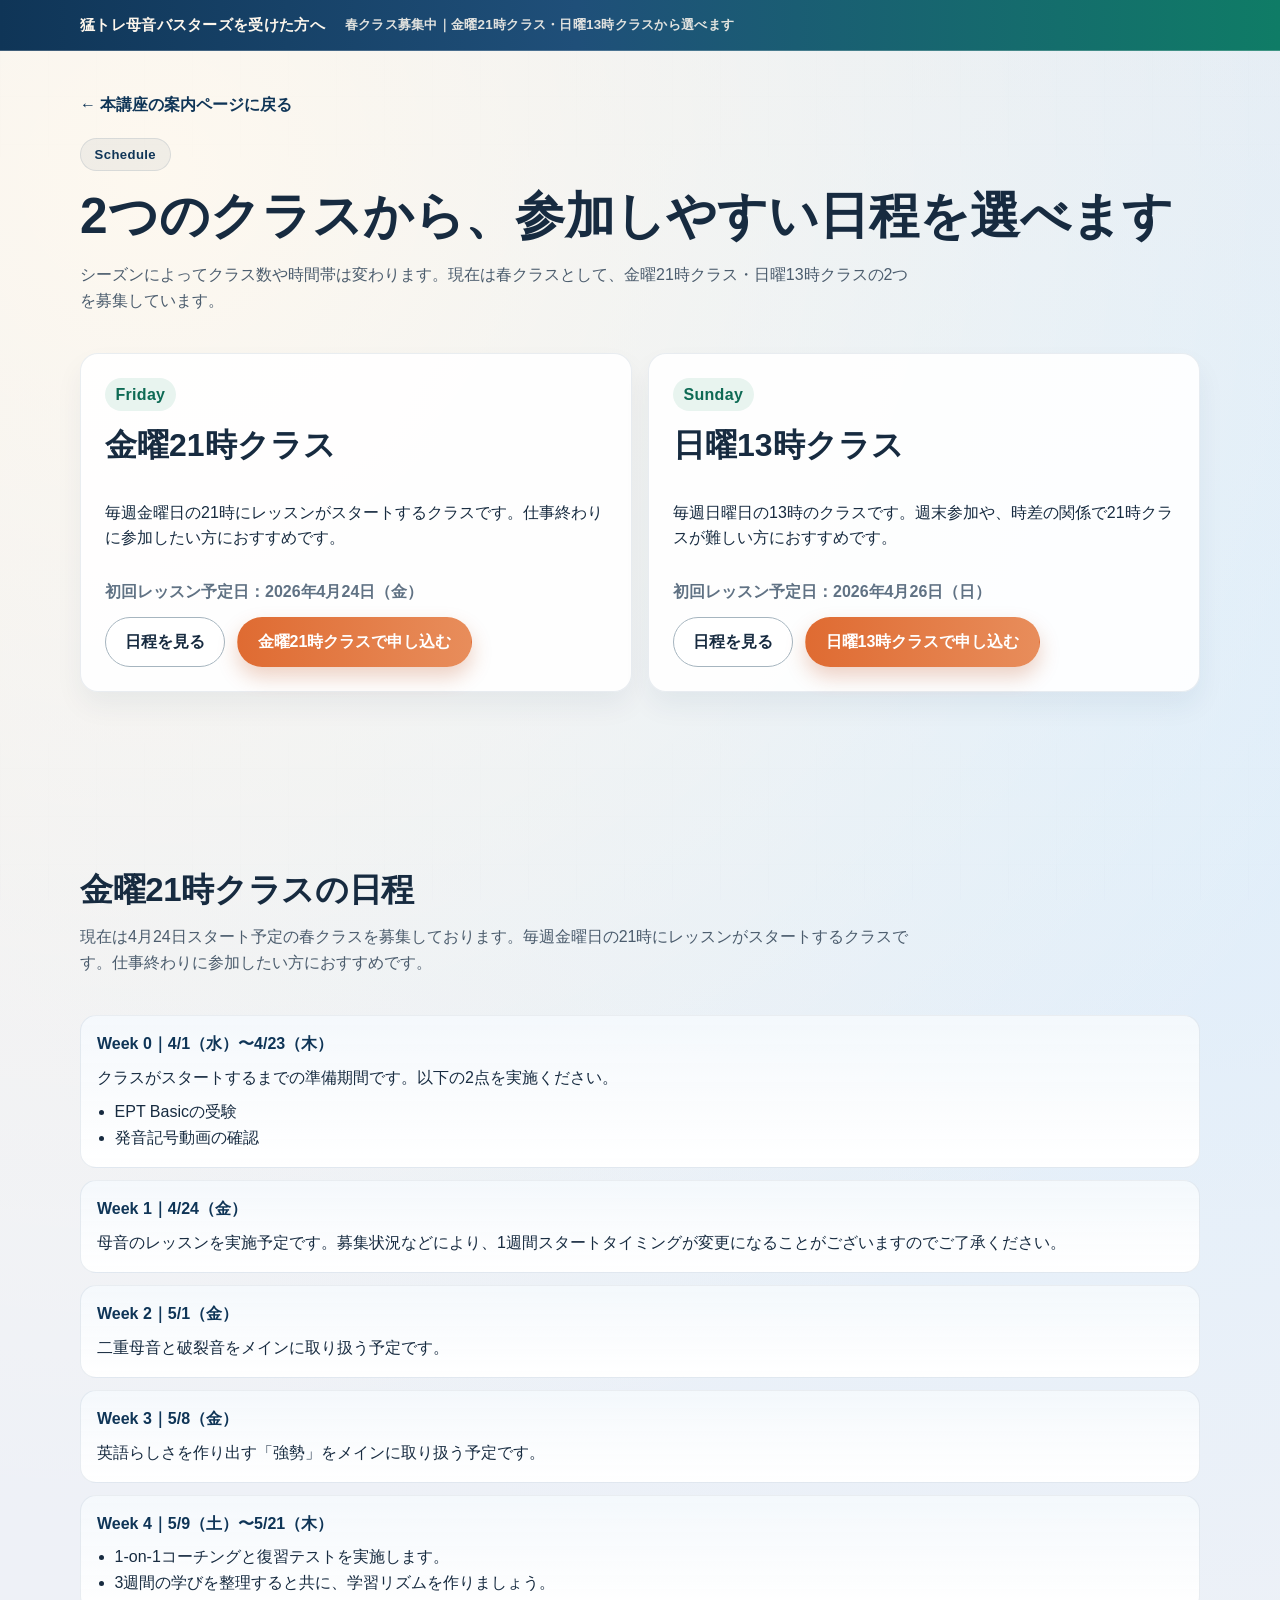
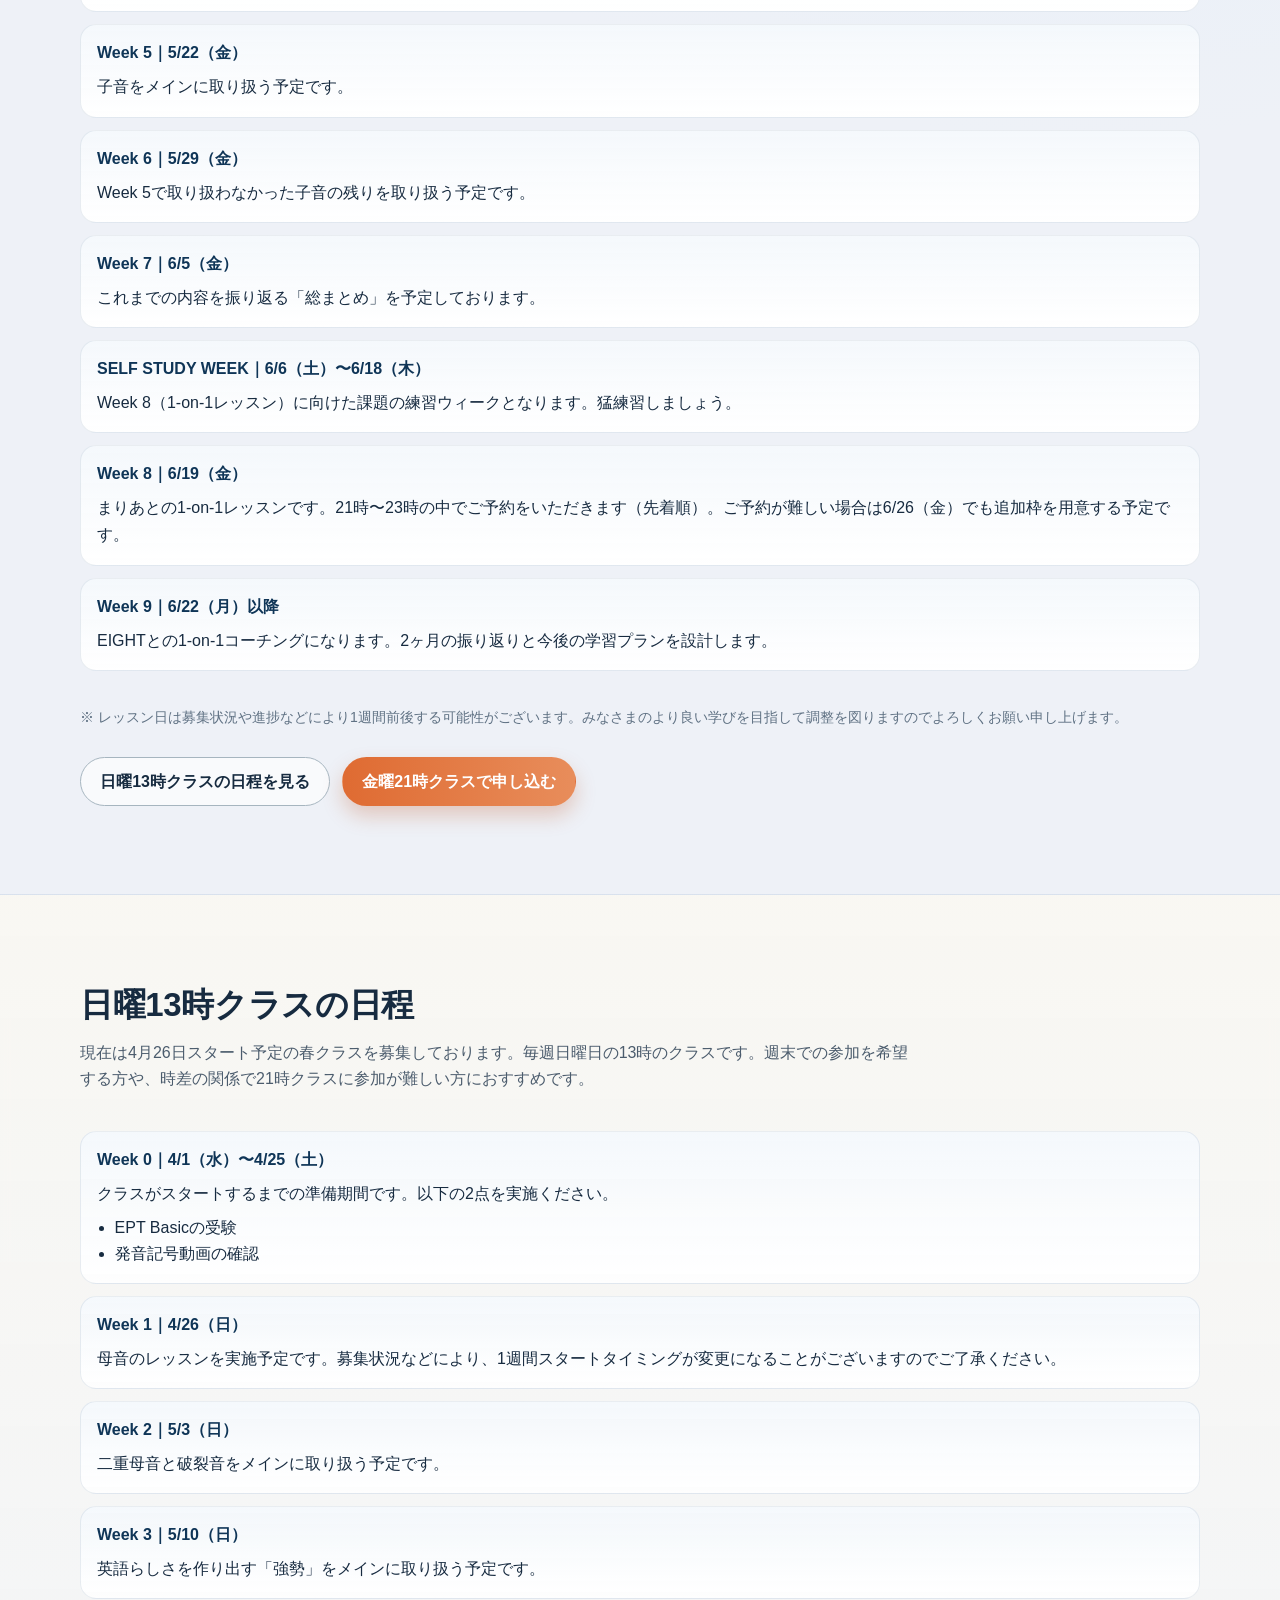
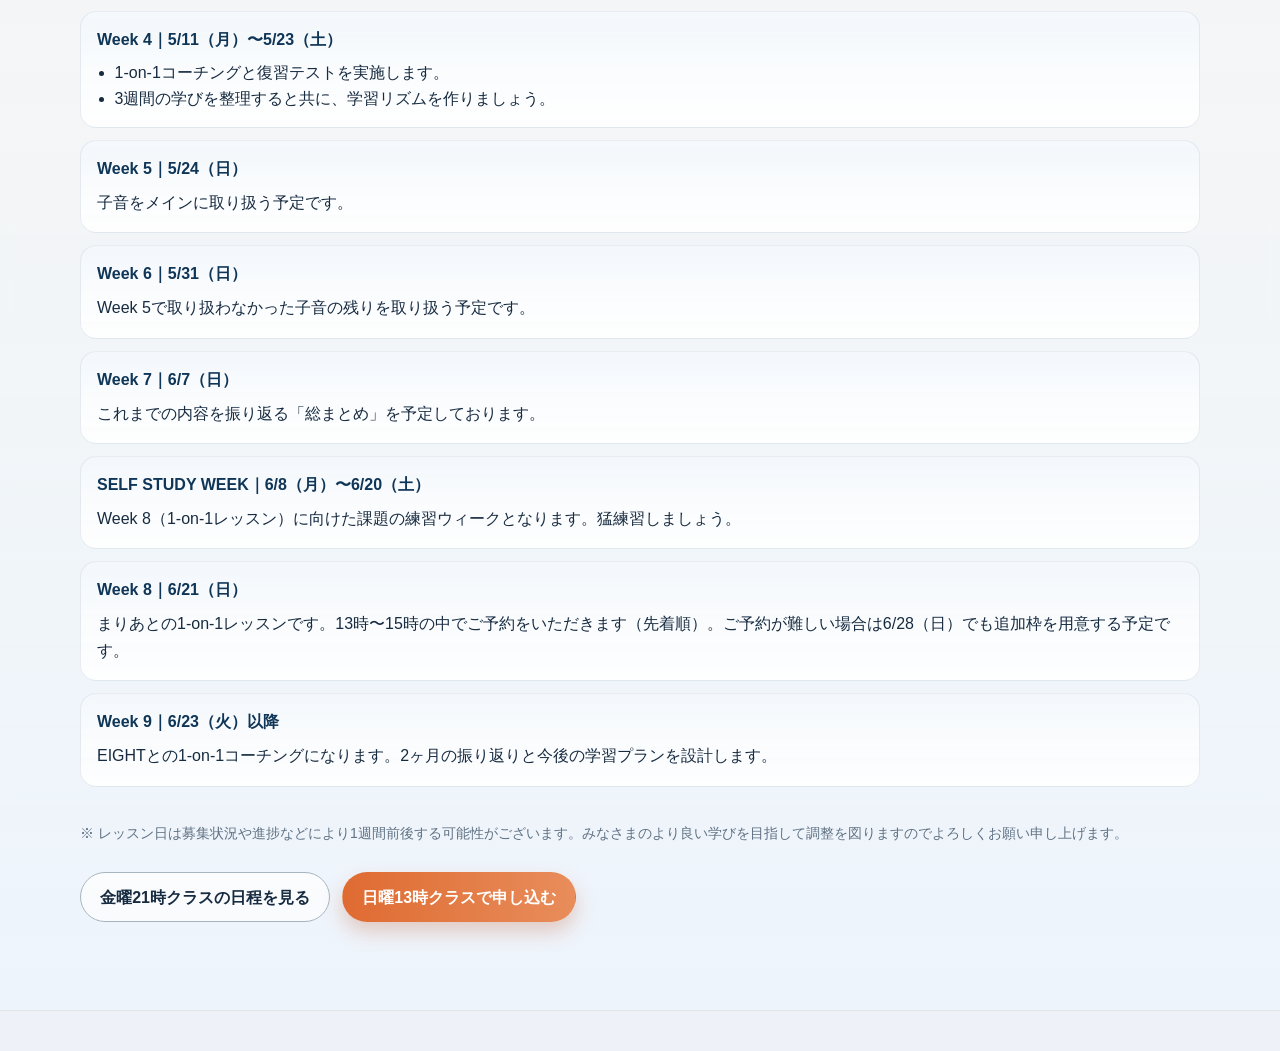
==== commit 10502b30: "Add files via upload" ====
--- a/schedule.html
+++ b/schedule.html
@@ -221,26 +221,6 @@
       </section>
     </main>
 
-    <div class="floating-cta">
-      <p>猛トレ参加者向け｜春クラス募集中</p>
-      <div class="floating-actions">
-        <a
-          class="btn btn-primary"
-          href="https://mosh.jp/services/cd2b8b1f65c8422987461fc9837e1b64?openExternalBrowser=1"
-          target="_blank"
-          rel="noopener noreferrer"
-          >金曜21時</a
-        >
-        <a
-          class="btn btn-ghost"
-          href="https://mosh.jp/services/cdbda261116343b49d4cce0a77700ecc?openExternalBrowser=1"
-          target="_blank"
-          rel="noopener noreferrer"
-          >日曜13時</a
-        >
-      </div>
-    </div>
-
     <script src="script.js"></script>
   </body>
 </html>
--- a/styles.css
+++ b/styles.css
@@ -10,8 +10,8 @@
   --teal: #0f7c66;
   --navy: #0f3557;
   --gold: #c9ab75;
-  --radius: 20px;
-  --shadow: 0 18px 40px rgba(22, 43, 64, 0.12);
+  --radius: 18px;
+  --shadow: 0 14px 32px rgba(22, 43, 64, 0.1);
   --space-1: 0.25rem;
   --space-2: 0.5rem;
   --space-3: 0.75rem;
@@ -21,7 +21,7 @@
   --space-7: 2rem;
   --space-8: 2.5rem;
   --space-9: 3.25rem;
-  --floating-offset: 7.75rem;
+  --floating-offset: 2.5rem;
   --container-gutter: 1.5rem;
   --container-pad: 0.125rem;
   --panel-padding: 1.25rem;
@@ -83,7 +83,7 @@
 }
 
 .section-space {
-  padding: var(--space-9) 0;
+  padding: 4.25rem 0;
 }
 
 .section-tone {
@@ -93,15 +93,17 @@
 }
 
 .section-title {
-  font-size: clamp(1.7rem, 3.2vw, 2.4rem);
+  font-size: clamp(1.5rem, 2.7vw, 2.06rem);
+  font-weight: 800;
+  letter-spacing: -0.01em;
   line-height: 1.35;
   margin: 0 0 var(--space-7);
 }
 
 .section-head {
   display: grid;
-  gap: var(--space-2);
-  margin-bottom: var(--space-5);
+  gap: var(--space-3);
+  margin-bottom: var(--space-6);
 }
 
 .section-head .section-title {
@@ -141,13 +143,15 @@
 
 .notice-meta {
   margin: 0;
-  font-size: 0.92rem;
-  opacity: 0.95;
+  color: rgba(247, 243, 235, 0.9);
+  font-size: 0.84rem;
+  font-weight: 700;
+  letter-spacing: 0.02em;
 }
 
 .hero {
   position: relative;
-  padding-top: var(--space-8);
+  padding-top: var(--space-9);
 }
 
 .hero::before {
@@ -162,30 +166,32 @@
   pointer-events: none;
 }
 
-.hero-grid {
-  display: grid;
-  grid-template-columns: 1fr;
-  gap: var(--space-6);
-  align-items: center;
+.hero-shell {
   position: relative;
   z-index: 1;
 }
 
 .hero-copy {
   display: grid;
-  gap: var(--space-5);
+  gap: var(--space-6);
+}
+
+.hero-copy-centered {
+  max-width: 44rem;
+  margin: 0 auto;
 }
 
 .hero-kicker {
   display: inline-block;
   margin: 0;
-  background: #ffe8c8;
-  color: #8a4b1a;
-  border: 1px solid #f4c896;
+  background: rgba(15, 53, 87, 0.05);
+  color: var(--navy);
+  border: 1px solid rgba(15, 53, 87, 0.1);
   border-radius: 999px;
   padding: 0.28rem 0.85rem;
-  font-size: 0.85rem;
-  font-weight: 700;
+  font-size: 0.82rem;
+  font-weight: 800;
+  letter-spacing: 0.03em;
   justify-self: start;
 }
 
@@ -198,6 +204,12 @@
 .hero-sub {
   margin: 0;
   color: var(--muted);
+  max-width: 38rem;
+}
+
+.hero-sub strong {
+  color: var(--navy);
+  font-weight: 800;
 }
 
 .hero-metrics {
@@ -327,6 +339,31 @@
   font-size: 0.88rem;
 }
 
+.lesson-scene {
+  margin: 0;
+  display: grid;
+  gap: var(--space-4);
+}
+
+.lesson-scene-frame {
+  padding: var(--space-3);
+  border-radius: 28px;
+  background:
+    radial-gradient(circle at right top, rgba(15, 124, 102, 0.18), transparent 25%),
+    linear-gradient(180deg, rgba(255, 255, 255, 0.82), rgba(236, 244, 252, 0.88));
+  border: 1px solid rgba(121, 145, 170, 0.16);
+  box-shadow:
+    0 22px 48px rgba(15, 53, 87, 0.14),
+    inset 0 1px 0 rgba(255, 255, 255, 0.78);
+}
+
+.lesson-scene figcaption {
+  margin: 0;
+  text-align: center;
+  color: #607284;
+  font-size: 0.9rem;
+}
+
 .btn {
   display: inline-flex;
   align-items: center;
@@ -355,9 +392,46 @@
   box-shadow: 0 14px 28px rgba(188, 77, 22, 0.3);
 }
 
+.btn-secondary {
+  background: rgba(15, 53, 87, 0.08);
+  border-color: rgba(15, 53, 87, 0.18);
+  color: var(--navy);
+}
+
+.btn-secondary:hover {
+  box-shadow: 0 10px 24px rgba(15, 53, 87, 0.08);
+}
+
 .btn-ghost {
   border-color: #a6b5bf;
   background: rgba(255, 255, 255, 0.65);
+}
+
+.btn-choice {
+  background: rgba(255, 255, 255, 0.86);
+  border-color: rgba(15, 53, 87, 0.14);
+  color: var(--navy);
+  box-shadow: 0 8px 18px rgba(15, 53, 87, 0.08);
+}
+
+.btn-choice:hover {
+  box-shadow: 0 10px 22px rgba(15, 53, 87, 0.11);
+}
+
+.btn-link {
+  min-height: auto;
+  padding: 0;
+  border: 0;
+  border-radius: 0;
+  background: transparent;
+  box-shadow: none;
+  color: var(--navy);
+  justify-content: flex-start;
+}
+
+.btn-link:hover {
+  transform: none;
+  text-decoration: underline;
 }
 
 .text-link {
@@ -376,17 +450,66 @@
   display: flex;
   flex-wrap: wrap;
   gap: var(--space-3);
+  align-items: center;
+}
+
+.hero-meta {
+  display: grid;
+  gap: var(--space-3);
+}
+
+.hero-signals {
+  display: flex;
+  flex-wrap: wrap;
+  gap: 0.7rem;
+}
+
+.hero-signal {
+  display: inline-flex;
+  align-items: center;
+  min-height: 2.2rem;
+  padding: 0.45rem 0.85rem;
+  border: 1px solid rgba(15, 53, 87, 0.12);
+  border-radius: 999px;
+  background: rgba(255, 255, 255, 0.72);
+  color: #385066;
+  font-size: 0.88rem;
+  font-weight: 700;
+  line-height: 1.4;
+}
+
+.hero-proof-link {
+  width: fit-content;
+  color: var(--navy);
+  font-size: 0.92rem;
+  font-weight: 700;
+  text-decoration: none;
+  border-bottom: 1px solid rgba(15, 53, 87, 0.2);
+}
+
+.hero-proof-link:hover {
+  border-color: rgba(15, 53, 87, 0.45);
+}
+
+.section-bridge {
+  margin: var(--space-6) 0 0;
+  color: #607284;
+  font-size: 0.92rem;
+  line-height: 1.65;
 }
 
 h2 {
   margin: 0 0 var(--space-5);
   line-height: 1.4;
-  font-size: clamp(1.6rem, 2.8vw, 2.2rem);
+  font-size: clamp(1.45rem, 2.5vw, 2rem);
 }
 
 h3 {
   margin: 0 0 var(--space-3);
   line-height: 1.4;
+  font-size: 1.16rem;
+  font-weight: 800;
+  letter-spacing: -0.01em;
 }
 
 p {
@@ -423,12 +546,10 @@
   font-weight: 700;
 }
 
-.impact-copy {
-  margin-top: var(--space-7);
-  font-size: clamp(1.5rem, 3vw, 2rem);
-  line-height: 1.4;
-  font-weight: 800;
+.reason-note {
+  margin: 0;
   color: #8a4b1a;
+  font-weight: 700;
 }
 
 .compare-grid {
@@ -472,7 +593,7 @@
 .reason-grid {
   display: grid;
   grid-template-columns: 1fr;
-  gap: var(--space-5);
+  gap: var(--space-6);
 }
 
 .reason-copy {
@@ -487,23 +608,24 @@
 .flow-grid {
   display: grid;
   grid-template-columns: 1fr;
-  gap: var(--space-4);
-  margin-bottom: var(--space-5);
+  gap: var(--space-2);
 }
 
 .future-card {
   position: relative;
-  flex: 0 0 calc(100% - 1.25rem);
-  scroll-snap-align: start;
-  background: rgba(255, 255, 255, 0.88);
-  border: 1px solid rgba(121, 145, 170, 0.18);
-  border-radius: var(--radius);
-  padding: var(--panel-padding);
-  padding-top: calc(var(--panel-padding) + 1.15rem);
-  box-shadow: 0 16px 32px rgba(15, 53, 87, 0.06);
+  display: grid;
+  gap: var(--space-2);
+  padding: 1.15rem 0 1.15rem 3rem;
+  background: transparent;
+  border: 0;
+  border-bottom: 1px solid rgba(121, 145, 170, 0.16);
+  border-radius: 0;
+  box-shadow: none;
 }
 
 .future-card::before {
+  top: 1rem;
+  left: 0;
   background: #eef7f3;
   color: #0d6a54;
 }
@@ -567,6 +689,51 @@
   font-weight: 700;
 }
 
+.benefit-grid {
+  display: grid;
+  grid-template-columns: 1fr;
+  gap: var(--space-3);
+}
+
+.benefit-card {
+  position: relative;
+  display: grid;
+  gap: var(--space-2);
+  padding: 0.2rem 0 0.2rem 2.4rem;
+  background: transparent;
+  border: 0;
+  box-shadow: none;
+}
+
+.benefit-card::before {
+  content: attr(data-icon);
+  position: absolute;
+  top: 0.2rem;
+  left: 0;
+  width: 1.7rem;
+  height: 1.7rem;
+  min-width: 1.7rem;
+  padding-inline: 0;
+  display: grid;
+  place-items: center;
+  border-radius: 999px;
+  background: #eaf4f0;
+  color: #0d6a54;
+  font-size: 0.78rem;
+  font-weight: 800;
+  letter-spacing: 0;
+  box-shadow: none;
+}
+
+.benefit-card h3 {
+  margin: 0;
+  padding-right: 0;
+}
+
+.benefit-card p {
+  margin: 0;
+}
+
 .evidence-text-grid {
   display: grid;
   grid-template-columns: 1fr;
@@ -575,17 +742,23 @@
 
 .quote-card {
   position: relative;
-  background: rgba(255, 255, 255, 0.92);
+  background: rgba(255, 255, 255, 0.96);
   border: 1px solid rgba(121, 145, 170, 0.16);
   border-radius: var(--radius);
   padding: var(--panel-padding);
-  padding-top: calc(var(--panel-padding) + 1.15rem);
+  overflow: hidden;
   box-shadow: 0 14px 30px rgba(15, 53, 87, 0.06);
 }
 
 .quote-card::before {
-  background: #edf4fb;
-  color: #1f4f79;
+  top: 1rem;
+  right: 1rem;
+  left: auto;
+  width: 2rem;
+  height: 2rem;
+  background: linear-gradient(135deg, #1f4f79, #0f7c66);
+  color: #fff;
+  box-shadow: 0 10px 18px rgba(15, 53, 87, 0.18);
 }
 
 .audio-case {
@@ -593,11 +766,18 @@
   gap: var(--space-4);
 }
 
+.case-header {
+  padding-right: 3rem;
+  padding-bottom: var(--space-3);
+  border-bottom: 1px solid rgba(121, 145, 170, 0.14);
+}
+
 .case-label {
   margin: 0;
-  color: #607284;
-  font-size: 0.82rem;
-  font-weight: 700;
+  color: var(--navy);
+  font-size: 0.96rem;
+  font-weight: 800;
+  letter-spacing: 0.02em;
 }
 
 .audio-pair {
@@ -607,30 +787,48 @@
 
 .audio-block {
   padding: var(--space-4);
-  border-radius: 16px;
-  background: #f6f9fc;
+  border-radius: 18px;
   border: 1px solid rgba(121, 145, 170, 0.14);
+  box-shadow: inset 0 1px 0 rgba(255, 255, 255, 0.72);
+}
+
+.audio-block-before {
+  background: linear-gradient(180deg, #f4f7fb, #edf2f7);
+}
+
+.audio-block-after {
+  background: linear-gradient(180deg, #eef8f3, #e2f3ea);
+  border-color: rgba(15, 124, 102, 0.18);
 }
 
 .audio-title {
-  margin: 0 0 var(--space-2);
-  color: var(--navy);
-  font-size: 0.82rem;
-  font-weight: 800;
-  letter-spacing: 0.04em;
+  display: inline-flex;
+  align-items: center;
+  margin: 0 0 var(--space-3);
+  padding: 0.28rem 0.62rem;
+  border-radius: 999px;
+  background: rgba(255, 255, 255, 0.88);
+  color: var(--navy);
+  font-size: 0.8rem;
+  font-weight: 800;
+  letter-spacing: 0.03em;
   text-transform: uppercase;
+}
+
+.audio-block-after .audio-title {
+  color: #0d6a54;
 }
 
 .audio-block audio {
   width: 100%;
-  height: 42px;
+  height: 44px;
 }
 
 .audio-note {
   margin: 0;
-  color: #4f6274;
-  font-size: 0.92rem;
-  line-height: 1.6;
+  color: #42586c;
+  font-size: 0.94rem;
+  line-height: 1.7;
 }
 
 .evidence-intro {
@@ -652,46 +850,133 @@
 }
 
 .offer-card {
-  background: linear-gradient(135deg, rgba(255, 255, 255, 0.98) 0%, rgba(255, 247, 234, 0.96) 100%);
-  border: 1px solid #f1d8b7;
+  display: grid;
+  gap: var(--space-5);
+  background: linear-gradient(180deg, rgba(255, 255, 255, 0.98) 0%, rgba(252, 248, 241, 0.96) 100%);
+  border: 1px solid rgba(201, 171, 117, 0.42);
   box-shadow:
-    0 22px 44px rgba(188, 77, 22, 0.12),
-    inset 0 1px 0 rgba(255, 255, 255, 0.75);
+    0 18px 34px rgba(22, 43, 64, 0.08),
+    inset 0 1px 0 rgba(255, 255, 255, 0.8);
+}
+
+.offer-header {
+  display: grid;
+  gap: 0.45rem;
 }
 
 .offer-kicker {
   margin: 0;
-  color: #1f4f79;
-  font-weight: 700;
+  width: fit-content;
+  padding: 0.35rem 0.72rem;
+  border-radius: 999px;
+  background: rgba(15, 53, 87, 0.06);
+  color: var(--navy);
+  font-size: 0.82rem;
+  font-weight: 800;
+  letter-spacing: 0.03em;
 }
 
 .price-label {
   margin: 0;
+  color: #7a5737;
+  font-size: 0.88rem;
+  font-weight: 700;
+  letter-spacing: 0.01em;
+}
+
+.price-stack {
+  display: grid;
+  gap: 0.6rem;
+}
+
+.price-before {
+  margin: 0;
+  color: #6e7d8d;
+  font-size: 0.92rem;
+  text-decoration: line-through;
+}
+
+.price-main {
+  display: grid;
+  gap: 0.3rem;
+}
+
+.price-arrow {
+  margin: 0;
+  color: #c27a44;
+  font-size: 1.2rem;
+  font-weight: 800;
+}
+
+.price {
+  margin: 0;
+  color: var(--navy);
+  font-size: clamp(2rem, 5vw, 3rem);
+  font-weight: 800;
+  line-height: 1.02;
+}
+
+.price span {
+  font-size: 0.46em;
+  font-weight: 700;
+}
+
+.price-off {
+  margin: 0;
+  width: fit-content;
+  padding: 0.34rem 0.68rem;
+  border-radius: 999px;
+  background: rgba(223, 107, 50, 0.12);
+  color: var(--accent-deep);
+  font-size: 0.84rem;
+  font-weight: 800;
+  letter-spacing: 0.02em;
+}
+
+.price-note {
+  margin: 0;
+  color: #4d5f70;
+  font-size: 0.96rem;
+  line-height: 1.6;
+}
+
+.offer-includes {
+  display: grid;
+  gap: var(--space-3);
+  padding-top: var(--space-4);
+  border-top: 1px solid rgba(121, 145, 170, 0.16);
+}
+
+.offer-includes-title {
+  margin: 0;
+  color: var(--navy);
+  font-size: 0.9rem;
+  font-weight: 800;
+}
+
+.offer-urgency {
+  margin: 0;
   color: #8a4b1a;
-  font-size: 0.82rem;
-  font-weight: 800;
-  letter-spacing: 0.08em;
-  text-transform: uppercase;
-}
-
-.price {
-  margin: 0;
-  color: #8a4b1a;
-  font-size: clamp(2.2rem, 6vw, 3.3rem);
-  font-weight: 800;
-  line-height: 1.05;
-}
-
-.price-note {
-  margin: 0 0 var(--space-4);
-  color: #5f4b39;
-  font-size: 0.95rem;
-  line-height: 1.6;
-}
-
-.offer-card ul {
-  margin: 0;
-  padding-left: 1.2rem;
+  font-size: 0.9rem;
+  font-weight: 700;
+}
+
+.offer-context {
+  margin: 0;
+  color: var(--muted);
+}
+
+.offer-list {
+  list-style: none;
+  display: grid;
+  gap: 0.75rem;
+  margin: 0;
+  padding: 0;
+}
+
+.offer-list li {
+  position: relative;
+  padding-left: 1.85rem;
 }
 
 .offer-card li,
@@ -699,6 +984,22 @@
 .point-list li,
 .card li {
   line-height: 1.55;
+}
+
+.offer-list li::before {
+  content: "✓";
+  position: absolute;
+  left: 0;
+  top: 0.08rem;
+  width: 1.25rem;
+  height: 1.25rem;
+  display: grid;
+  place-items: center;
+  border-radius: 999px;
+  background: rgba(15, 124, 102, 0.12);
+  color: #0d6a54;
+  font-size: 0.82rem;
+  font-weight: 900;
 }
 
 .offer-sidecard {
@@ -740,7 +1041,14 @@
   padding: var(--panel-padding);
   display: grid;
   gap: var(--space-3);
-  box-shadow: 0 18px 32px rgba(15, 53, 87, 0.08);
+  box-shadow: 0 14px 28px rgba(15, 53, 87, 0.06);
+}
+
+.schedule-topline {
+  display: flex;
+  flex-wrap: wrap;
+  gap: 0.55rem;
+  align-items: center;
 }
 
 .schedule-badge {
@@ -750,8 +1058,33 @@
   border-radius: 999px;
   background: #e8f4ef;
   color: #0d6a54;
+  font-size: 0.82rem;
+  font-weight: 800;
+  letter-spacing: 0.02em;
+}
+
+.schedule-tag {
+  margin: 0;
+  width: fit-content;
+  padding: 0.22rem 0.65rem;
+  border-radius: 999px;
+  background: rgba(15, 53, 87, 0.06);
+  color: #42586c;
   font-size: 0.8rem;
-  font-weight: 800;
+  font-weight: 700;
+}
+
+.schedule-fit {
+  margin: -0.2rem 0 0;
+  color: #54687a;
+  font-size: 0.92rem;
+}
+
+.schedule-card .text-link {
+  color: #506579;
+  font-size: 0.9rem;
+  font-weight: 700;
+  border-bottom-color: rgba(80, 101, 121, 0.18);
 }
 
 .section-intro {
@@ -813,21 +1146,6 @@
   color: #607284;
 }
 
-.page-link-panel {
-  display: grid;
-  gap: var(--space-3);
-  margin-top: var(--space-5);
-  padding: var(--panel-padding);
-  border-radius: 18px;
-  border: 1px solid rgba(121, 145, 170, 0.16);
-  background: rgba(255, 255, 255, 0.72);
-}
-
-.page-link-panel p {
-  margin: 0;
-  color: var(--muted);
-}
-
 .page-link-actions {
   display: flex;
   flex-wrap: wrap;
@@ -943,6 +1261,42 @@
   margin-top: var(--space-5);
 }
 
+.coaching-grid {
+  display: grid;
+  gap: var(--space-4);
+}
+
+.coaching-card h2 {
+  margin-bottom: var(--space-3);
+}
+
+.coaching-card-accent {
+  background: linear-gradient(135deg, rgba(15, 53, 87, 0.96), rgba(15, 124, 102, 0.92));
+  color: #f7f3eb;
+  border-color: rgba(255, 255, 255, 0.1);
+}
+
+.coaching-card-accent .schedule-badge {
+  background: rgba(255, 255, 255, 0.14);
+  color: #f7f3eb;
+}
+
+.coaching-card-accent p {
+  color: rgba(247, 243, 235, 0.9);
+}
+
+.faq-subnote {
+  margin-top: var(--space-4);
+  color: #607284;
+  font-size: 0.86rem;
+  opacity: 0.9;
+}
+
+.faq-subnote a {
+  color: var(--navy);
+  font-weight: 700;
+}
+
 .closing {
   background: linear-gradient(135deg, #0f3557 0%, #0f7c66 100%);
   color: #f7f3eb;
@@ -954,6 +1308,12 @@
   background: transparent;
 }
 
+.closing .btn-choice {
+  background: rgba(255, 255, 255, 0.94);
+  border-color: rgba(255, 255, 255, 0.24);
+  box-shadow: 0 10px 22px rgba(8, 27, 46, 0.18);
+}
+
 .closing-sub {
   margin-top: var(--space-4);
 }
@@ -961,51 +1321,6 @@
 .closing-sub a {
   color: #ffe2ba;
   font-weight: 700;
-}
-
-.floating-cta {
-  position: fixed;
-  left: 1rem;
-  right: 1rem;
-  bottom: 1rem;
-  z-index: 30;
-  display: flex;
-  flex-direction: column;
-  align-items: stretch;
-  justify-content: space-between;
-  gap: var(--space-3);
-  padding: var(--space-3) var(--space-4);
-  border-radius: 18px;
-  background: rgba(8, 27, 46, 0.88);
-  color: #f7f3eb;
-  border: 1px solid rgba(255, 255, 255, 0.14);
-  box-shadow: 0 18px 40px rgba(8, 27, 46, 0.28);
-  backdrop-filter: blur(10px);
-}
-
-.floating-cta p {
-  margin: 0;
-  font-size: 0.82rem;
-  line-height: 1.45;
-  font-weight: 700;
-}
-
-.floating-actions {
-  display: grid;
-  grid-template-columns: repeat(2, minmax(0, 1fr));
-  gap: var(--space-2);
-}
-
-.floating-actions .btn {
-  width: 100%;
-  min-height: 44px;
-  padding-inline: 0.9rem;
-}
-
-.floating-cta .btn-ghost {
-  border-color: rgba(247, 243, 235, 0.42);
-  color: #f7f3eb;
-  background: rgba(255, 255, 255, 0.08);
 }
 
 .hero-sub,
@@ -1026,13 +1341,19 @@
 
 .reveal {
   opacity: 0;
-  transform: translateY(22px);
-  transition: opacity 0.65s ease, transform 0.65s ease;
+  transform: translateY(12px);
+  transition: opacity 0.42s ease, transform 0.42s ease;
 }
 
 .reveal.is-visible {
   opacity: 1;
   transform: translateY(0);
+}
+
+.hero .reveal,
+#proof .reveal {
+  transform: translateY(16px);
+  transition-duration: 0.52s;
 }
 
 @media (min-width: 768px) {
@@ -1047,16 +1368,11 @@
   }
 
   .section-space {
-    padding: 5rem 0;
+    padding: 5.5rem 0;
   }
 
   .hero {
-    padding-top: var(--space-9);
-  }
-
-  .hero-grid {
-    grid-template-columns: 1fr;
-    gap: var(--space-7);
+    padding-top: 5rem;
   }
 
   .compare-grid,
@@ -1064,6 +1380,10 @@
     grid-template-columns: repeat(2, minmax(0, 1fr));
   }
 
+  .benefit-grid {
+    grid-template-columns: repeat(2, minmax(0, 1fr));
+  }
+
   .reason-grid {
     grid-template-columns: 1.05fr 0.95fr;
     align-items: start;
@@ -1077,6 +1397,11 @@
     grid-template-columns: repeat(2, minmax(0, 1fr));
   }
 
+  .coaching-grid {
+    grid-template-columns: repeat(2, minmax(0, 1fr));
+    align-items: stretch;
+  }
+
   .schedule-detail-group {
     grid-template-columns: repeat(2, minmax(0, 1fr));
     align-items: start;
@@ -1090,35 +1415,12 @@
     grid-template-columns: repeat(2, minmax(0, 1fr));
   }
 
-  .hero-visual-frame img {
-    max-height: 720px;
-  }
-
   .metric-card {
     padding-left: calc(var(--panel-padding) + 2.55rem);
   }
 
-  .floating-cta {
-    left: auto;
-    right: 1.25rem;
-    bottom: 1.25rem;
-    flex-direction: row;
-    align-items: center;
-    justify-content: flex-start;
-  }
-
-  .floating-cta p {
-    font-size: 0.9rem;
-    max-width: 13rem;
-  }
-
-  .floating-actions {
-    display: flex;
-    flex-wrap: wrap;
-  }
-
-  .floating-actions .btn {
-    width: auto;
+  .hero-signals {
+    gap: 0.8rem;
   }
 
 }
@@ -1142,32 +1444,21 @@
     padding: 5.5rem 0;
   }
 
-  .hero-grid {
-    grid-template-columns: 1.05fr 0.95fr;
-    gap: var(--space-8);
-  }
-
-  .hero-visual {
-    order: 2;
-  }
-
-  .hero-copy {
-    order: 1;
-  }
-
-  .hero-visual-frame img {
-    max-height: none;
-  }
-
   .flow-grid {
     grid-template-columns: repeat(4, minmax(0, 1fr));
   }
 
+  .benefit-grid {
+    grid-template-columns: repeat(2, minmax(0, 1fr));
+  }
+
   .hero-sub,
   .future-card p,
+  .benefit-card p,
   .quote-card p,
   .schedule-card p,
-  .section-intro {
+  .section-intro,
+  .section-bridge {
     font-size: 1rem;
   }
 }
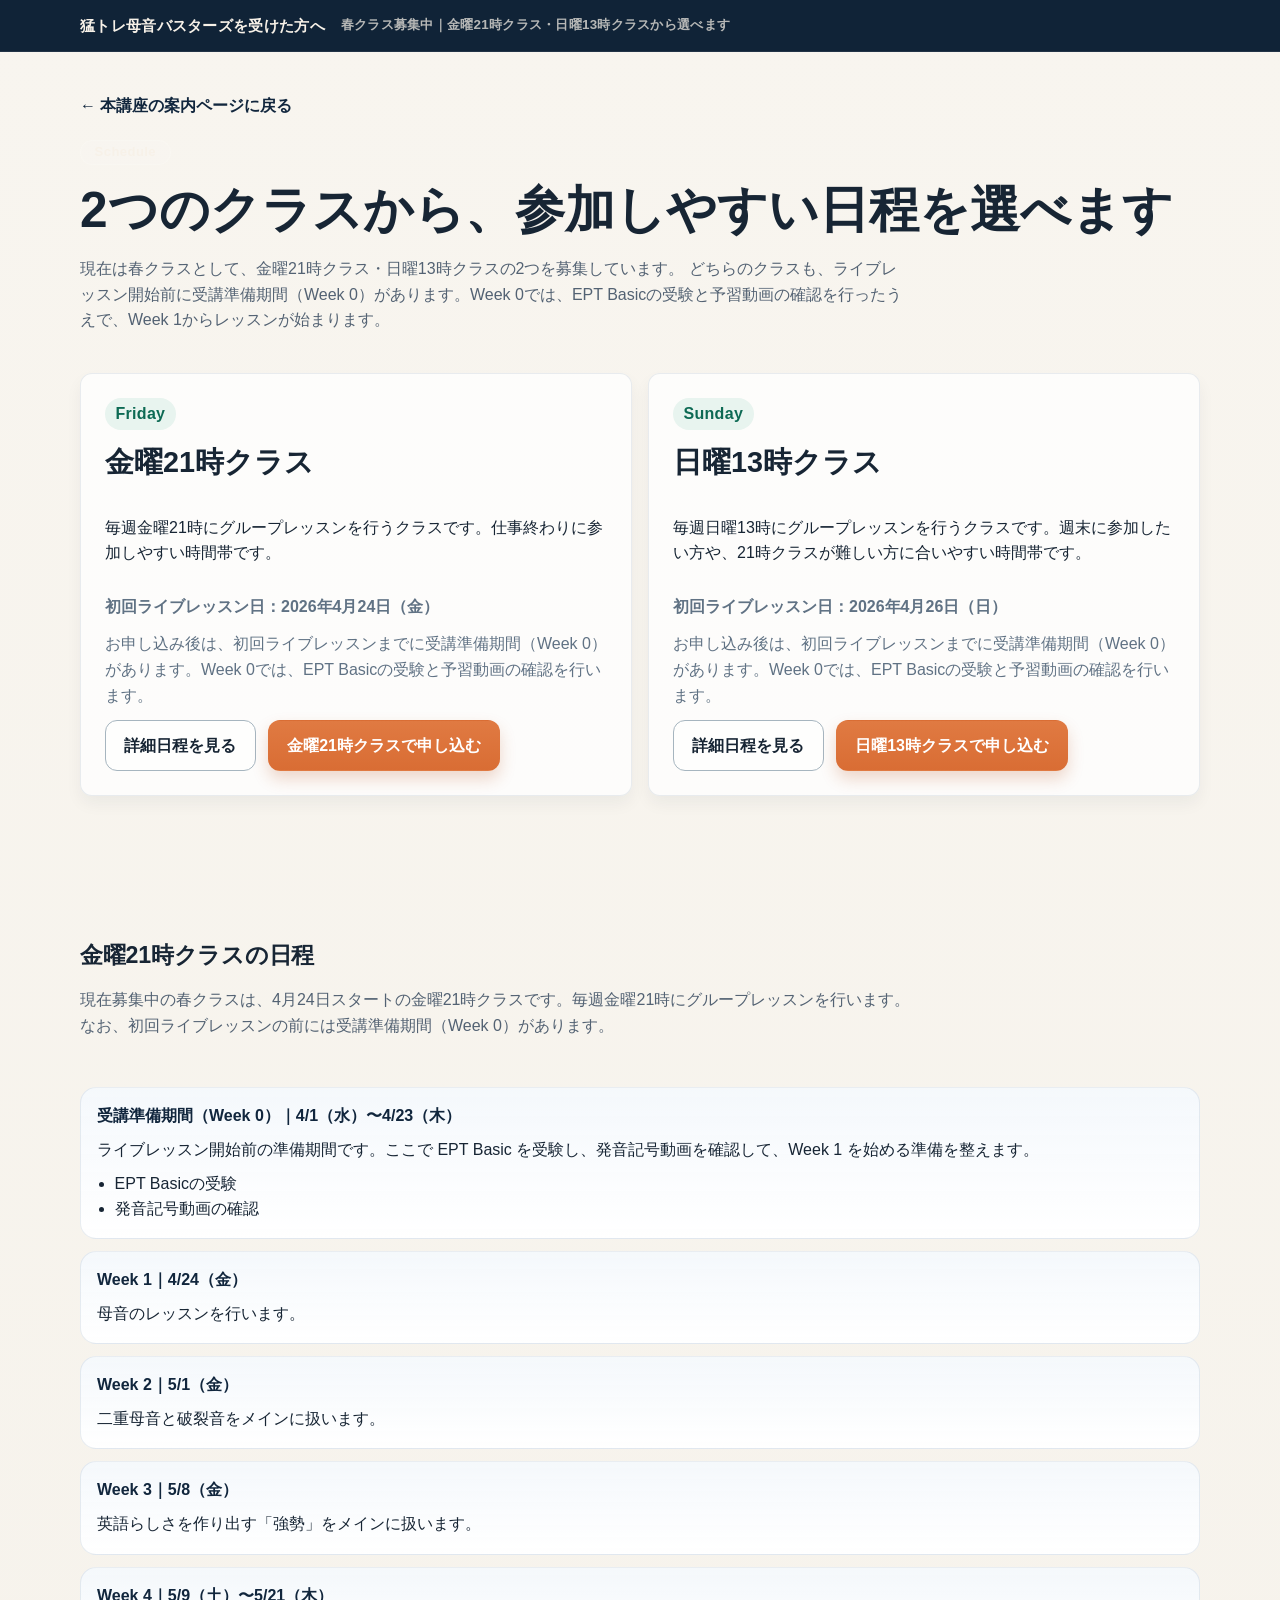
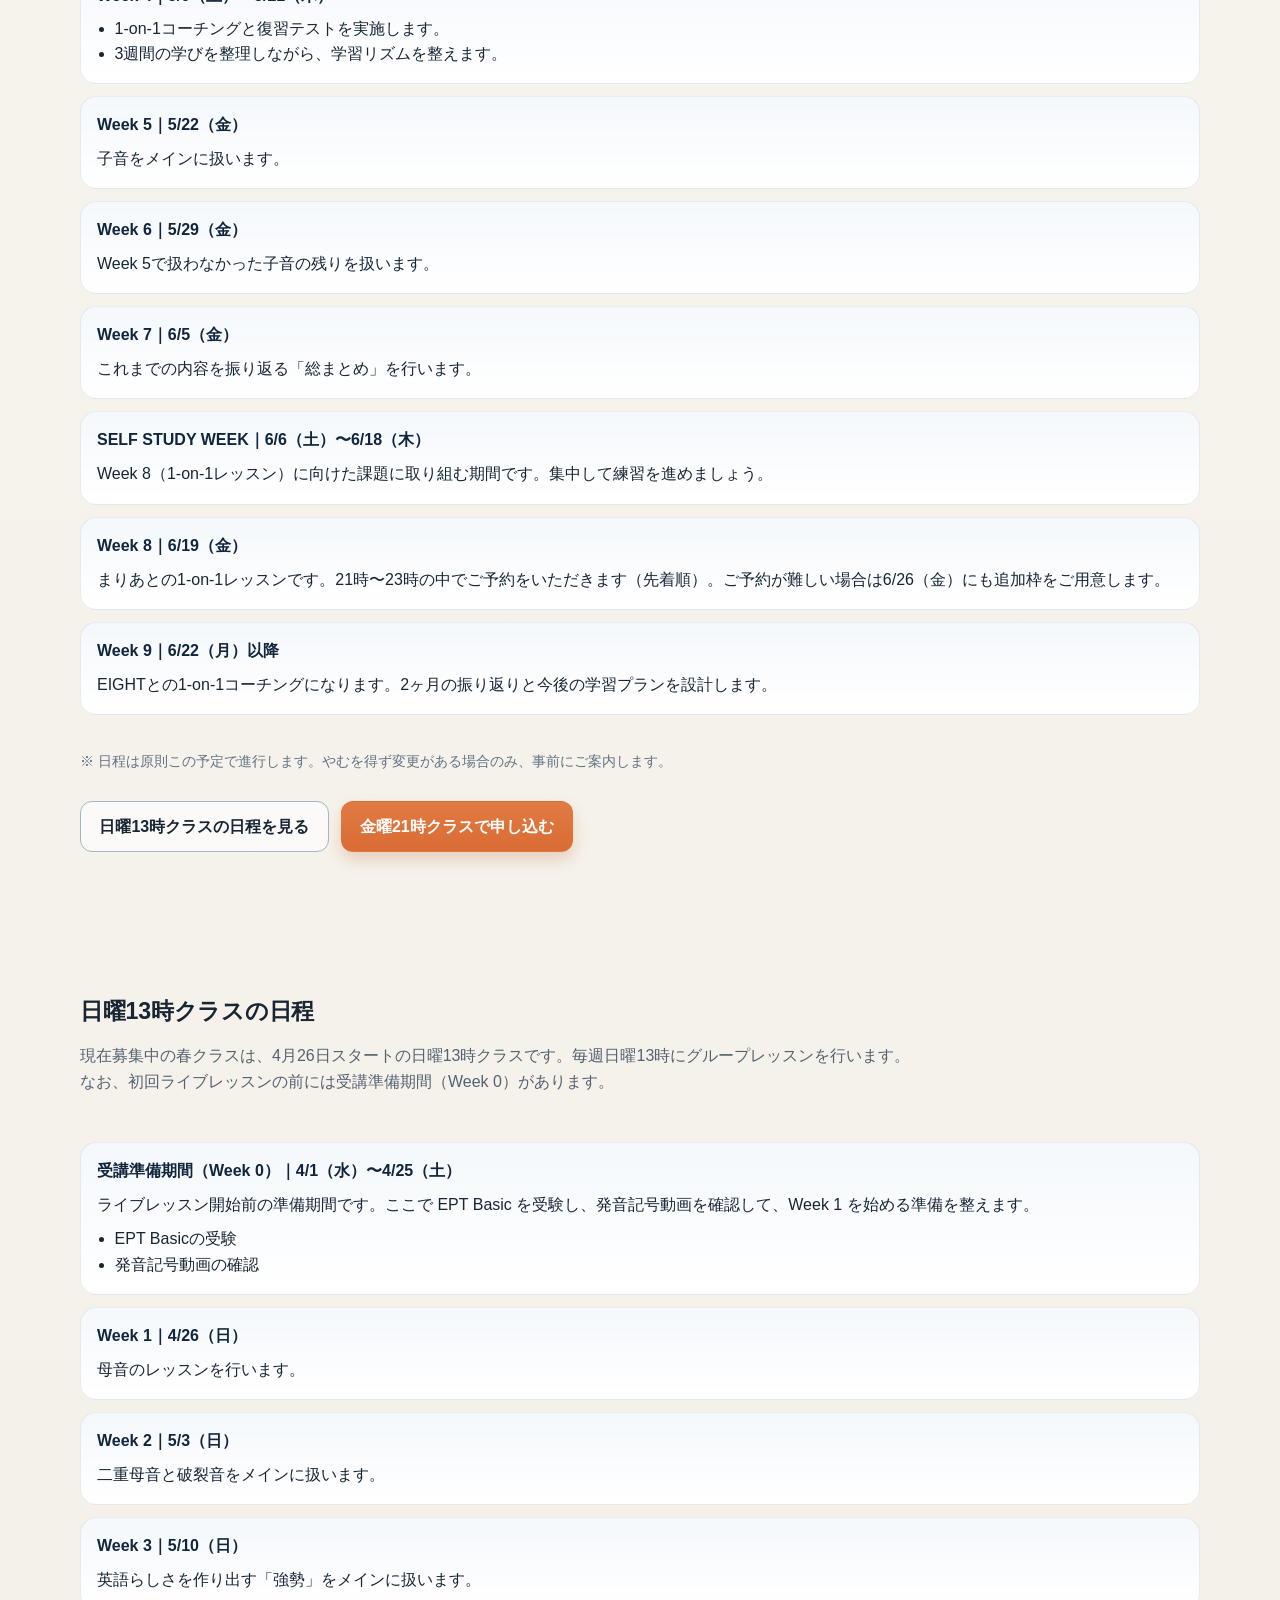
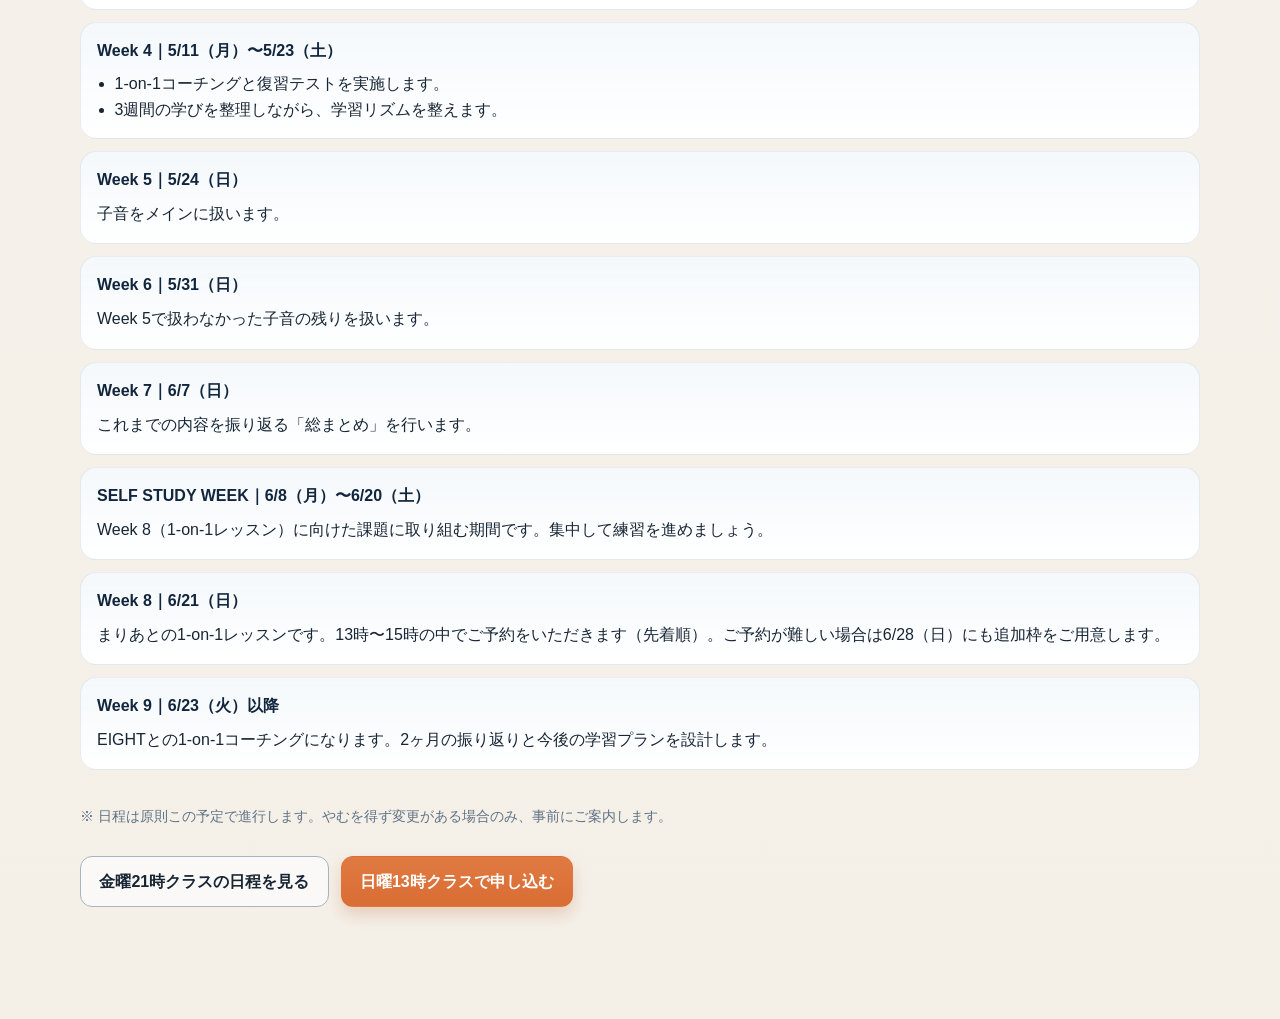
==== commit 50b1a95b: "Add files via upload" ====
--- a/schedule.html
+++ b/schedule.html
@@ -6,7 +6,7 @@
     <title>募集日程｜猛トレ母音バスターズ参加者向け 本講座</title>
     <meta
       name="description"
-      content="猛トレ母音バスターズを受けた方向け本講座の募集日程ページです。金曜21時クラス・日曜13時クラスの流れを確認できます。"
+      content="猛トレ参加者向け9週間講座の募集日程ページです。金曜21時クラス・日曜13時クラスの初回ライブレッスン日と受講準備期間（Week 0）を確認できます。"
     />
     <link rel="stylesheet" href="styles.css" />
   </head>
@@ -25,17 +25,19 @@
           <p class="hero-kicker">Schedule</p>
           <h1>2つのクラスから、参加しやすい日程を選べます</h1>
           <p class="section-intro">
-            シーズンによってクラス数や時間帯は変わります。現在は春クラスとして、金曜21時クラス・日曜13時クラスの2つを募集しています。
+            現在は春クラスとして、金曜21時クラス・日曜13時クラスの2つを募集しています。
+            どちらのクラスも、ライブレッスン開始前に受講準備期間（Week 0）があります。Week 0では、EPT Basicの受験と予習動画の確認を行ったうえで、Week 1からレッスンが始まります。
           </p>
         </div>
         <div class="schedule-choice-grid">
           <article class="schedule-card">
             <p class="schedule-badge">Friday</p>
             <h2>金曜21時クラス</h2>
-            <p>毎週金曜日の21時にレッスンがスタートするクラスです。仕事終わりに参加したい方におすすめです。</p>
-            <p class="schedule-start">初回レッスン予定日：2026年4月24日（金）</p>
-            <div class="page-link-actions">
-              <a class="btn btn-ghost" href="#friday">日程を見る</a>
+            <p>毎週金曜21時にグループレッスンを行うクラスです。仕事終わりに参加しやすい時間帯です。</p>
+            <p class="schedule-start">初回ライブレッスン日：2026年4月24日（金）</p>
+            <p class="schedule-prep-note">お申し込み後は、初回ライブレッスンまでに受講準備期間（Week 0）があります。Week 0では、EPT Basicの受験と予習動画の確認を行います。</p>
+            <div class="page-link-actions">
+              <a class="btn btn-ghost" href="#friday">詳細日程を見る</a>
               <a
                 class="btn btn-primary"
                 href="https://mosh.jp/services/cd2b8b1f65c8422987461fc9837e1b64?openExternalBrowser=1"
@@ -48,10 +50,11 @@
           <article class="schedule-card">
             <p class="schedule-badge">Sunday</p>
             <h2>日曜13時クラス</h2>
-            <p>毎週日曜日の13時のクラスです。週末参加や、時差の関係で21時クラスが難しい方におすすめです。</p>
-            <p class="schedule-start">初回レッスン予定日：2026年4月26日（日）</p>
-            <div class="page-link-actions">
-              <a class="btn btn-ghost" href="#sunday">日程を見る</a>
+            <p>毎週日曜13時にグループレッスンを行うクラスです。週末に参加したい方や、21時クラスが難しい方に合いやすい時間帯です。</p>
+            <p class="schedule-start">初回ライブレッスン日：2026年4月26日（日）</p>
+            <p class="schedule-prep-note">お申し込み後は、初回ライブレッスンまでに受講準備期間（Week 0）があります。Week 0では、EPT Basicの受験と予習動画の確認を行います。</p>
+            <div class="page-link-actions">
+              <a class="btn btn-ghost" href="#sunday">詳細日程を見る</a>
               <a
                 class="btn btn-primary"
                 href="https://mosh.jp/services/cdbda261116343b49d4cce0a77700ecc?openExternalBrowser=1"
@@ -71,13 +74,13 @@
           <div class="section-head">
             <h2 class="section-title">金曜21時クラスの日程</h2>
             <p class="section-intro">
-              現在は4月24日スタート予定の春クラスを募集しております。毎週金曜日の21時にレッスンがスタートするクラスです。仕事終わりに参加したい方におすすめです。
+              現在募集中の春クラスは、4月24日スタートの金曜21時クラスです。毎週金曜21時にグループレッスンを行います。なお、初回ライブレッスンの前には受講準備期間（Week 0）があります。
             </p>
           </div>
           <div class="week-list">
             <article class="week-item">
-              <p class="week-label">Week 0｜4/1（水）〜4/23（木）</p>
-              <p>クラスがスタートするまでの準備期間です。以下の2点を実施ください。</p>
+              <p class="week-label">受講準備期間（Week 0）｜4/1（水）〜4/23（木）</p>
+              <p>ライブレッスン開始前の準備期間です。ここで EPT Basic を受験し、発音記号動画を確認して、Week 1 を始める準備を整えます。</p>
               <ul class="week-bullets">
                 <li>EPT Basicの受験</li>
                 <li>発音記号動画の確認</li>
@@ -85,42 +88,42 @@
             </article>
             <article class="week-item">
               <p class="week-label">Week 1｜4/24（金）</p>
-              <p>母音のレッスンを実施予定です。募集状況などにより、1週間スタートタイミングが変更になることがございますのでご了承ください。</p>
+              <p>母音のレッスンを行います。</p>
             </article>
             <article class="week-item">
               <p class="week-label">Week 2｜5/1（金）</p>
-              <p>二重母音と破裂音をメインに取り扱う予定です。</p>
+              <p>二重母音と破裂音をメインに扱います。</p>
             </article>
             <article class="week-item">
               <p class="week-label">Week 3｜5/8（金）</p>
-              <p>英語らしさを作り出す「強勢」をメインに取り扱う予定です。</p>
+              <p>英語らしさを作り出す「強勢」をメインに扱います。</p>
             </article>
             <article class="week-item">
               <p class="week-label">Week 4｜5/9（土）〜5/21（木）</p>
               <ul class="week-bullets">
                 <li>1-on-1コーチングと復習テストを実施します。</li>
-                <li>3週間の学びを整理すると共に、学習リズムを作りましょう。</li>
+                <li>3週間の学びを整理しながら、学習リズムを整えます。</li>
               </ul>
             </article>
             <article class="week-item">
               <p class="week-label">Week 5｜5/22（金）</p>
-              <p>子音をメインに取り扱う予定です。</p>
+              <p>子音をメインに扱います。</p>
             </article>
             <article class="week-item">
               <p class="week-label">Week 6｜5/29（金）</p>
-              <p>Week 5で取り扱わなかった子音の残りを取り扱う予定です。</p>
+              <p>Week 5で扱わなかった子音の残りを扱います。</p>
             </article>
             <article class="week-item">
               <p class="week-label">Week 7｜6/5（金）</p>
-              <p>これまでの内容を振り返る「総まとめ」を予定しております。</p>
+              <p>これまでの内容を振り返る「総まとめ」を行います。</p>
             </article>
             <article class="week-item">
               <p class="week-label">SELF STUDY WEEK｜6/6（土）〜6/18（木）</p>
-              <p>Week 8（1-on-1レッスン）に向けた課題の練習ウィークとなります。猛練習しましょう。</p>
+              <p>Week 8（1-on-1レッスン）に向けた課題に取り組む期間です。集中して練習を進めましょう。</p>
             </article>
             <article class="week-item">
               <p class="week-label">Week 8｜6/19（金）</p>
-              <p>まりあとの1-on-1レッスンです。21時〜23時の中でご予約をいただきます（先着順）。ご予約が難しい場合は6/26（金）でも追加枠を用意する予定です。</p>
+              <p>まりあとの1-on-1レッスンです。21時〜23時の中でご予約をいただきます（先着順）。ご予約が難しい場合は6/26（金）にも追加枠をご用意します。</p>
             </article>
             <article class="week-item">
               <p class="week-label">Week 9｜6/22（月）以降</p>
@@ -128,7 +131,7 @@
             </article>
           </div>
           <div class="schedule-footer">
-            <p class="schedule-note">※ レッスン日は募集状況や進捗などにより1週間前後する可能性がございます。みなさまのより良い学びを目指して調整を図りますのでよろしくお願い申し上げます。</p>
+            <p class="schedule-note">※ 日程は原則この予定で進行します。やむを得ず変更がある場合のみ、事前にご案内します。</p>
             <div class="page-link-actions">
               <a class="btn btn-ghost" href="#sunday">日曜13時クラスの日程を見る</a>
               <a
@@ -148,13 +151,13 @@
           <div class="section-head">
             <h2 class="section-title">日曜13時クラスの日程</h2>
             <p class="section-intro">
-              現在は4月26日スタート予定の春クラスを募集しております。毎週日曜日の13時のクラスです。週末での参加を希望する方や、時差の関係で21時クラスに参加が難しい方におすすめです。
+              現在募集中の春クラスは、4月26日スタートの日曜13時クラスです。毎週日曜13時にグループレッスンを行います。なお、初回ライブレッスンの前には受講準備期間（Week 0）があります。
             </p>
           </div>
           <div class="week-list">
             <article class="week-item">
-              <p class="week-label">Week 0｜4/1（水）〜4/25（土）</p>
-              <p>クラスがスタートするまでの準備期間です。以下の2点を実施ください。</p>
+              <p class="week-label">受講準備期間（Week 0）｜4/1（水）〜4/25（土）</p>
+              <p>ライブレッスン開始前の準備期間です。ここで EPT Basic を受験し、発音記号動画を確認して、Week 1 を始める準備を整えます。</p>
               <ul class="week-bullets">
                 <li>EPT Basicの受験</li>
                 <li>発音記号動画の確認</li>
@@ -162,42 +165,42 @@
             </article>
             <article class="week-item">
               <p class="week-label">Week 1｜4/26（日）</p>
-              <p>母音のレッスンを実施予定です。募集状況などにより、1週間スタートタイミングが変更になることがございますのでご了承ください。</p>
+              <p>母音のレッスンを行います。</p>
             </article>
             <article class="week-item">
               <p class="week-label">Week 2｜5/3（日）</p>
-              <p>二重母音と破裂音をメインに取り扱う予定です。</p>
+              <p>二重母音と破裂音をメインに扱います。</p>
             </article>
             <article class="week-item">
               <p class="week-label">Week 3｜5/10（日）</p>
-              <p>英語らしさを作り出す「強勢」をメインに取り扱う予定です。</p>
+              <p>英語らしさを作り出す「強勢」をメインに扱います。</p>
             </article>
             <article class="week-item">
               <p class="week-label">Week 4｜5/11（月）〜5/23（土）</p>
               <ul class="week-bullets">
                 <li>1-on-1コーチングと復習テストを実施します。</li>
-                <li>3週間の学びを整理すると共に、学習リズムを作りましょう。</li>
+                <li>3週間の学びを整理しながら、学習リズムを整えます。</li>
               </ul>
             </article>
             <article class="week-item">
               <p class="week-label">Week 5｜5/24（日）</p>
-              <p>子音をメインに取り扱う予定です。</p>
+              <p>子音をメインに扱います。</p>
             </article>
             <article class="week-item">
               <p class="week-label">Week 6｜5/31（日）</p>
-              <p>Week 5で取り扱わなかった子音の残りを取り扱う予定です。</p>
+              <p>Week 5で扱わなかった子音の残りを扱います。</p>
             </article>
             <article class="week-item">
               <p class="week-label">Week 7｜6/7（日）</p>
-              <p>これまでの内容を振り返る「総まとめ」を予定しております。</p>
+              <p>これまでの内容を振り返る「総まとめ」を行います。</p>
             </article>
             <article class="week-item">
               <p class="week-label">SELF STUDY WEEK｜6/8（月）〜6/20（土）</p>
-              <p>Week 8（1-on-1レッスン）に向けた課題の練習ウィークとなります。猛練習しましょう。</p>
+              <p>Week 8（1-on-1レッスン）に向けた課題に取り組む期間です。集中して練習を進めましょう。</p>
             </article>
             <article class="week-item">
               <p class="week-label">Week 8｜6/21（日）</p>
-              <p>まりあとの1-on-1レッスンです。13時〜15時の中でご予約をいただきます（先着順）。ご予約が難しい場合は6/28（日）でも追加枠を用意する予定です。</p>
+              <p>まりあとの1-on-1レッスンです。13時〜15時の中でご予約をいただきます（先着順）。ご予約が難しい場合は6/28（日）にも追加枠をご用意します。</p>
             </article>
             <article class="week-item">
               <p class="week-label">Week 9｜6/23（火）以降</p>
@@ -205,7 +208,7 @@
             </article>
           </div>
           <div class="schedule-footer">
-            <p class="schedule-note">※ レッスン日は募集状況や進捗などにより1週間前後する可能性がございます。みなさまのより良い学びを目指して調整を図りますのでよろしくお願い申し上げます。</p>
+            <p class="schedule-note">※ 日程は原則この予定で進行します。やむを得ず変更がある場合のみ、事前にご案内します。</p>
             <div class="page-link-actions">
               <a class="btn btn-ghost" href="#friday">金曜21時クラスの日程を見る</a>
               <a
--- a/styles.css
+++ b/styles.css
@@ -1,17 +1,17 @@
 :root {
-  --bg: #eef1f7;
-  --surface: #fffdf8;
-  --surface-soft: #eef4fb;
-  --ink: #172b40;
-  --muted: #4b5c6d;
-  --line: #d8dfd8;
-  --accent: #df6b32;
-  --accent-deep: #bc4d16;
+  --bg: #f4f0e8;
+  --surface: #fffdf9;
+  --surface-soft: #edf4fb;
+  --ink: #172534;
+  --muted: #536273;
+  --line: #d9dde3;
+  --accent: #d96d34;
+  --accent-deep: #b4511e;
   --teal: #0f7c66;
-  --navy: #0f3557;
-  --gold: #c9ab75;
-  --radius: 18px;
-  --shadow: 0 14px 32px rgba(22, 43, 64, 0.1);
+  --navy: #11263d;
+  --gold: #c3a26c;
+  --radius: 12px;
+  --shadow: 0 8px 18px rgba(17, 38, 61, 0.06);
   --space-1: 0.25rem;
   --space-2: 0.5rem;
   --space-3: 0.75rem;
@@ -43,23 +43,15 @@
   font-family: "Hiragino Sans", "Yu Gothic", "Meiryo", sans-serif;
   color: var(--ink);
   line-height: 1.7;
-  background:
-    radial-gradient(circle at 12% 4%, rgba(255, 249, 239, 0.95) 0%, transparent 32%),
-    radial-gradient(circle at 85% 14%, rgba(220, 238, 252, 0.9) 0%, transparent 30%),
-    linear-gradient(180deg, rgba(12, 44, 77, 0.04) 0%, rgba(255, 255, 255, 0) 30%),
-    var(--bg);
+  background: linear-gradient(180deg, #f8f5ef 0%, var(--bg) 100%);
+}
+
+body.coaching-funnel {
+  padding-bottom: calc(6.5rem + env(safe-area-inset-bottom, 0px));
 }
 
 body::before {
-  content: "";
-  position: fixed;
-  inset: 0;
-  pointer-events: none;
-  background-image:
-    linear-gradient(rgba(15, 53, 87, 0.04) 1px, transparent 1px),
-    linear-gradient(90deg, rgba(15, 53, 87, 0.04) 1px, transparent 1px);
-  background-size: 48px 48px;
-  mask-image: linear-gradient(180deg, rgba(0, 0, 0, 0.18), transparent 24%, transparent 76%, rgba(0, 0, 0, 0.18));
+  display: none;
 }
 
 img {
@@ -83,17 +75,21 @@
 }
 
 .section-space {
-  padding: 4.25rem 0;
+  padding: 3.75rem 0;
+  position: relative;
 }
 
 .section-tone {
-  background: linear-gradient(180deg, rgba(251, 248, 241, 0.82), rgba(237, 244, 252, 0.9));
-  border-block: 1px solid rgba(120, 145, 170, 0.18);
-  backdrop-filter: blur(6px);
+  border-block: 0;
+}
+
+.section-quiet {
+  padding-top: 2.5rem;
+  padding-bottom: 2.5rem;
 }
 
 .section-title {
-  font-size: clamp(1.5rem, 2.7vw, 2.06rem);
+  font-size: clamp(1.12rem, 2.2vw, 1.45rem);
   font-weight: 800;
   letter-spacing: -0.01em;
   line-height: 1.35;
@@ -103,13 +99,183 @@
 .section-head {
   display: grid;
   gap: var(--space-3);
-  margin-bottom: var(--space-6);
+  margin-bottom: var(--space-5);
+}
+
+.section-chip {
+  margin: 0;
+  width: fit-content;
+  padding: 0.28rem 0.62rem;
+  border-radius: 999px;
+  background: rgba(255, 255, 255, 0.72);
+  border: 1px solid rgba(121, 145, 170, 0.16);
+  color: #7d6242;
+  font-size: 0.72rem;
+  font-weight: 800;
+  letter-spacing: 0.08em;
+  text-transform: uppercase;
 }
 
 .section-head .section-title {
   margin-bottom: 0;
 }
 
+.section-head-tight {
+  margin-bottom: var(--space-4);
+}
+
+.timing-copy {
+  display: grid;
+  gap: var(--space-2);
+  max-width: 46rem;
+}
+
+.timing-copy p {
+  margin: 0;
+  color: var(--navy);
+  font-size: clamp(1.05rem, 2.2vw, 1.28rem);
+  font-weight: 700;
+  line-height: 1.7;
+}
+
+.bridge-copy {
+  display: grid;
+  gap: 0.8rem;
+  max-width: 46rem;
+}
+
+.bridge-copy p {
+  margin: 0;
+  color: var(--muted);
+  font-size: 0.97rem;
+  line-height: 1.74;
+}
+
+.bridge-copy strong {
+  color: var(--navy);
+  font-weight: 800;
+}
+
+.timing-point-list {
+  margin-bottom: var(--space-4);
+}
+
+.timing-point-list li {
+  color: var(--navy);
+  font-weight: 700;
+}
+
+.timing-note {
+  margin: 0;
+  max-width: 44rem;
+  color: var(--muted);
+  font-size: 0.96rem;
+  line-height: 1.78;
+}
+
+.guide-card {
+  display: grid;
+  gap: var(--space-4);
+  max-width: 44rem;
+}
+
+.scenario-strip {
+  display: grid;
+  grid-template-columns: repeat(2, minmax(0, 1fr));
+  gap: 0.75rem;
+  margin: -0.2rem 0 1.55rem;
+}
+
+.scenario-item {
+  --scenario-accent: rgba(216, 186, 115, 0.88);
+  position: relative;
+  display: grid;
+  gap: 0.22rem;
+  align-content: start;
+  min-height: 4.4rem;
+  padding: 0.85rem 0.95rem 0.9rem;
+  border-radius: 12px;
+  background: linear-gradient(180deg, rgba(255, 255, 255, 0.7), rgba(255, 255, 255, 0.48));
+  border: 1px solid rgba(121, 145, 170, 0.14);
+  box-shadow: inset 0 2px 0 var(--scenario-accent);
+}
+
+.scenario-item:nth-child(1) {
+  --scenario-accent: rgba(236, 179, 142, 0.92);
+}
+
+.scenario-item:nth-child(2) {
+  --scenario-accent: rgba(137, 186, 232, 0.9);
+}
+
+.scenario-item:nth-child(3) {
+  --scenario-accent: rgba(129, 206, 181, 0.9);
+}
+
+.scenario-item:nth-child(4) {
+  --scenario-accent: rgba(214, 188, 118, 0.92);
+}
+
+.scenario-item:nth-child(5) {
+  --scenario-accent: rgba(170, 155, 214, 0.88);
+}
+
+.scenario-item:last-child {
+  grid-column: 1 / -1;
+}
+
+.scenario-item::after {
+  content: "";
+  position: absolute;
+  right: -0.38rem;
+  top: 50%;
+  width: 0.76rem;
+  height: 1px;
+  background: rgba(121, 145, 170, 0.24);
+  transform: translateY(-50%);
+  display: none;
+}
+
+.scenario-num {
+  margin: 0;
+  color: #7d6242;
+  font-size: 0.72rem;
+  font-weight: 800;
+  letter-spacing: 0.08em;
+}
+
+.scenario-label {
+  margin: 0;
+  color: var(--navy);
+  font-size: 0.95rem;
+  font-weight: 700;
+  line-height: 1.45;
+}
+
+.tiny-icon {
+  width: 0.95rem;
+  height: 0.95rem;
+  border-radius: 999px;
+  display: inline-block;
+  box-shadow: inset 0 0 0 1px rgba(255, 255, 255, 0.55);
+}
+
+.tiny-icon-peach {
+  background: linear-gradient(180deg, #f7c8b0, #f0ab84);
+}
+
+.tiny-icon-blue {
+  background: linear-gradient(180deg, #bfd9f5, #8cb7e8);
+}
+
+.tiny-icon-mint {
+  background: linear-gradient(180deg, #bfe5d8, #84d0b6);
+}
+
+.tiny-icon-gold {
+  background: linear-gradient(180deg, #edd8a6, #d8ba73);
+}
+
 .swipe-hint {
   margin: 0;
   color: #607284;
@@ -118,19 +284,18 @@
 }
 
 .notice-bar {
-  position: sticky;
-  top: 0;
+  position: relative;
   z-index: 20;
-  background: linear-gradient(90deg, #0f3557 0%, #1f4f79 45%, #0f7c66 100%);
-  color: #fdf6ec;
-  border-bottom: 1px solid rgba(255, 255, 255, 0.2);
+  background: #102337;
+  color: #f7f1e8;
+  border-bottom: 1px solid rgba(255, 255, 255, 0.08);
 }
 
 .notice-inner {
   display: flex;
   flex-wrap: wrap;
-  gap: var(--space-2) var(--space-5);
-  padding: var(--space-3) 0;
+  gap: var(--space-2) var(--space-4);
+  padding: 0.8rem 0;
   align-items: center;
 }
 
@@ -143,26 +308,28 @@
 
 .notice-meta {
   margin: 0;
-  color: rgba(247, 243, 235, 0.9);
+  color: rgba(247, 241, 232, 0.72);
   font-size: 0.84rem;
-  font-weight: 700;
+  font-weight: 600;
   letter-spacing: 0.02em;
 }
 
 .hero {
   position: relative;
-  padding-top: var(--space-9);
+  padding-top: 2rem;
+  padding-bottom: 4.5rem;
+  background:
+    radial-gradient(circle at 80% 18%, rgba(255, 255, 255, 0.06), transparent 22%),
+    linear-gradient(180deg, #11263d 0%, #17314d 100%);
+  color: #f7f1e8;
 }
 
 .hero::before {
   content: "";
   position: absolute;
-  inset: 0 0 auto;
-  height: 78%;
-  background:
-    radial-gradient(circle at 75% 20%, rgba(15, 124, 102, 0.18), transparent 30%),
-    radial-gradient(circle at 90% 5%, rgba(255, 255, 255, 0.88), transparent 18%),
-    linear-gradient(135deg, rgba(15, 53, 87, 0.1), rgba(15, 53, 87, 0));
+  inset: auto 0 0;
+  height: 1px;
+  background: rgba(255, 255, 255, 0.08);
   pointer-events: none;
 }
 
@@ -171,44 +338,54 @@
   z-index: 1;
 }
 
+.hero-layout {
+  display: block;
+}
+
 .hero-copy {
   display: grid;
-  gap: var(--space-6);
+  gap: var(--space-5);
 }
 
 .hero-copy-centered {
-  max-width: 44rem;
+  max-width: 38rem;
   margin: 0 auto;
 }
 
 .hero-kicker {
-  display: inline-block;
-  margin: 0;
-  background: rgba(15, 53, 87, 0.05);
-  color: var(--navy);
-  border: 1px solid rgba(15, 53, 87, 0.1);
+  display: inline-flex;
+  align-items: center;
+  margin: 0;
+  background: rgba(255, 255, 255, 0.08);
+  color: #f7f1e8;
+  border: 1px solid rgba(255, 255, 255, 0.12);
   border-radius: 999px;
   padding: 0.28rem 0.85rem;
   font-size: 0.82rem;
   font-weight: 800;
+  line-height: 1.1;
   letter-spacing: 0.03em;
   justify-self: start;
 }
 
 .hero h1 {
   margin: 0;
-  line-height: 1.35;
-  font-size: clamp(2rem, 8vw, 3.2rem);
+  color: #fffdf9;
+  line-height: 1.14;
+  letter-spacing: -0.02em;
+  font-size: clamp(2.2rem, 8vw, 3.6rem);
 }
 
 .hero-sub {
   margin: 0;
-  color: var(--muted);
-  max-width: 38rem;
+  color: rgba(247, 241, 232, 0.86);
+  max-width: 33rem;
+  font-size: 0.98rem;
+  line-height: 1.72;
 }
 
 .hero-sub strong {
-  color: var(--navy);
+  color: #fffdf9;
   font-weight: 800;
 }
 
@@ -370,8 +547,8 @@
   justify-content: center;
   gap: 0.45rem;
   min-height: 48px;
-  padding: 0.65rem 1.2rem;
-  border-radius: 999px;
+  padding: 0.68rem 1.15rem;
+  border-radius: 12px;
   border: 1px solid transparent;
   font-weight: 700;
   text-decoration: none;
@@ -383,13 +560,13 @@
 }
 
 .btn-primary {
-  background: linear-gradient(90deg, var(--accent) 0%, #e88d5b 100%);
+  background: linear-gradient(180deg, #e07a42 0%, var(--accent) 100%);
   color: #fff;
-  box-shadow: 0 10px 20px rgba(188, 77, 22, 0.25);
+  box-shadow: 0 8px 16px rgba(180, 81, 30, 0.22);
 }
 
 .btn-primary:hover {
-  box-shadow: 0 14px 28px rgba(188, 77, 22, 0.3);
+  box-shadow: 0 10px 20px rgba(180, 81, 30, 0.26);
 }
 
 .btn-secondary {
@@ -446,6 +623,36 @@
   border-color: rgba(15, 53, 87, 0.55);
 }
 
+.icon-link {
+  display: inline-flex;
+  align-items: center;
+  gap: 0.45rem;
+}
+
+.icon-link::before {
+  display: inline-grid;
+  place-items: center;
+  width: 1.2rem;
+  height: 1.2rem;
+  border-radius: 999px;
+  font-size: 0.72rem;
+  font-weight: 800;
+  line-height: 1;
+  flex: 0 0 auto;
+}
+
+.icon-link-audio::before {
+  content: "♪";
+  background: rgba(15, 53, 87, 0.08);
+  color: var(--navy);
+}
+
+.icon-link-calendar::before {
+  content: "↗";
+  background: rgba(15, 124, 102, 0.12);
+  color: #0d6a54;
+}
+
 .hero-cta {
   display: flex;
   flex-wrap: wrap;
@@ -453,9 +660,64 @@
   align-items: center;
 }
 
+.step-journey {
+  display: grid;
+  gap: 0.7rem;
+}
+
+.step-journey-item {
+  display: grid;
+  gap: 0.16rem;
+  padding: 0.8rem 0.9rem;
+  border-radius: 12px;
+  background: rgba(255, 255, 255, 0.08);
+  border: 1px solid rgba(255, 255, 255, 0.12);
+}
+
+.step-journey-item-done {
+  background: rgba(255, 255, 255, 0.06);
+}
+
+.step-journey-item-current {
+  background: rgba(255, 255, 255, 0.12);
+  border-color: rgba(240, 182, 128, 0.42);
+  box-shadow: inset 0 2px 0 rgba(240, 182, 128, 0.55);
+}
+
+.step-journey-num {
+  margin: 0;
+  color: #f0b680;
+  font-size: 0.72rem;
+  font-weight: 800;
+  letter-spacing: 0.08em;
+}
+
+.step-journey-label {
+  margin: 0;
+  color: #fffdf9;
+  font-size: 0.95rem;
+  font-weight: 700;
+  line-height: 1.45;
+}
+
+.step-journey-meta {
+  margin: 0;
+  color: rgba(247, 241, 232, 0.72);
+  font-size: 0.82rem;
+  line-height: 1.5;
+}
+
 .hero-meta {
   display: grid;
   gap: var(--space-3);
+}
+
+.hero-meta-label {
+  margin: 0;
+  color: #607284;
+  font-size: 0.84rem;
+  font-weight: 800;
+  letter-spacing: 0.03em;
 }
 
 .hero-signals {
@@ -480,15 +742,108 @@
 
 .hero-proof-link {
   width: fit-content;
-  color: var(--navy);
-  font-size: 0.92rem;
+  color: rgba(247, 241, 232, 0.9);
+  font-size: 0.9rem;
   font-weight: 700;
   text-decoration: none;
-  border-bottom: 1px solid rgba(15, 53, 87, 0.2);
+  border-bottom: 1px solid rgba(247, 241, 232, 0.22);
 }
 
 .hero-proof-link:hover {
-  border-color: rgba(15, 53, 87, 0.45);
+  border-color: rgba(247, 241, 232, 0.5);
+}
+
+.hero-aside {
+  display: none;
+}
+
+.hero-aside-card {
+  display: grid;
+  gap: var(--space-3);
+  padding: 1.2rem;
+  border-radius: 12px;
+  background: rgba(255, 255, 255, 0.08);
+  border: 1px solid rgba(255, 255, 255, 0.12);
+}
+
+.hero-aside-media {
+  display: grid;
+  gap: 0.55rem;
+  margin: 0;
+}
+
+.hero-aside-media img {
+  width: 100%;
+  border-radius: 10px;
+  border: 1px solid rgba(255, 255, 255, 0.12);
+  box-shadow: 0 10px 24px rgba(8, 27, 46, 0.18);
+}
+
+.hero-aside-media figcaption {
+  margin: 0;
+  color: rgba(247, 241, 232, 0.72);
+  font-size: 0.82rem;
+  line-height: 1.65;
+}
+
+.hero-aside-label {
+  margin: 0;
+  color: rgba(247, 241, 232, 0.72);
+  font-size: 0.82rem;
+  font-weight: 800;
+  letter-spacing: 0.03em;
+}
+
+.hero-aside-title {
+  margin: 0;
+  color: #fffdf9;
+  font-size: 1.08rem;
+  font-weight: 800;
+  line-height: 1.42;
+}
+
+.hero-aside-list {
+  list-style: none;
+  display: grid;
+  gap: 0.65rem;
+  margin: 0;
+  padding: 0;
+}
+
+.hero-aside-list li {
+  position: relative;
+  padding-left: 1.1rem;
+  color: rgba(247, 241, 232, 0.9);
+  font-size: 0.94rem;
+}
+
+.hero-aside-list li::before {
+  content: "";
+  position: absolute;
+  top: 0.62rem;
+  left: 0;
+  width: 0.38rem;
+  height: 0.38rem;
+  border-radius: 999px;
+  background: #f0b680;
+}
+
+.hero-aside-link {
+  width: fit-content;
+  color: #fffdf9;
+  font-size: 0.9rem;
+  font-weight: 700;
+  text-decoration: none;
+  border-bottom: 1px solid rgba(255, 255, 255, 0.2);
+}
+
+.hero-aside-link:hover {
+  border-bottom-color: rgba(255, 255, 255, 0.5);
+}
+
+.hero-aside-links {
+  display: grid;
+  gap: 0.7rem;
 }
 
 .section-bridge {
@@ -498,10 +853,44 @@
   line-height: 1.65;
 }
 
+.clarify-grid {
+  display: grid;
+  gap: var(--space-3);
+}
+
+.clarify-card {
+  display: grid;
+  gap: 0.35rem;
+  padding: 1rem 1.05rem;
+  border-radius: 12px;
+  background: rgba(255, 255, 255, 0.72);
+  border: 1px solid rgba(121, 145, 170, 0.14);
+}
+
+.clarify-num {
+  margin: 0;
+  color: #7d6242;
+  font-size: 0.72rem;
+  font-weight: 800;
+  letter-spacing: 0.08em;
+}
+
+.clarify-card h3 {
+  margin: 0;
+  font-size: 1rem;
+}
+
+.clarify-card p:last-child {
+  margin: 0;
+  color: var(--muted);
+  font-size: 0.93rem;
+  line-height: 1.7;
+}
+
 h2 {
   margin: 0 0 var(--space-5);
   line-height: 1.4;
-  font-size: clamp(1.45rem, 2.5vw, 2rem);
+  font-size: clamp(1.35rem, 2.4vw, 1.8rem);
 }
 
 h3 {
@@ -558,67 +947,60 @@
   gap: var(--space-5);
 }
 
-.card {
-  position: relative;
-  background: linear-gradient(180deg, rgba(255, 253, 248, 0.96), rgba(255, 255, 255, 0.9));
-  border: 1px solid rgba(121, 145, 170, 0.18);
-  border-radius: var(--radius);
-  padding: var(--panel-padding);
-  padding-top: calc(var(--panel-padding) + 1.2rem);
-  box-shadow: var(--shadow);
-}
-
-.card::before {
-  background: #eaf0fa;
-  color: var(--navy);
-}
-
-.card ul {
-  margin: 0;
-  padding-left: 1.15rem;
-}
-
-.card li {
+.compare-panel {
+  padding: 0 0 0 1rem;
+  border-left: 2px solid rgba(121, 145, 170, 0.18);
+}
+
+.compare-panel h3 {
   margin-bottom: var(--space-2);
 }
 
-.card-left {
-  border-top: 6px solid #8ea8bf;
-}
-
-.card-right {
-  border-top: 6px solid var(--teal);
-}
-
-.reason-grid {
+.compare-panel ul {
+  margin: 0;
+  padding-left: 1.1rem;
+}
+
+.compare-panel li {
+  margin-bottom: var(--space-2);
+}
+
+.compare-panel-left {
+  border-left-color: rgba(31, 79, 121, 0.28);
+}
+
+.compare-panel-right {
+  border-left-color: rgba(15, 124, 102, 0.26);
+}
+
+.reason-stack {
+  display: grid;
+  gap: var(--space-5);
+}
+
+.reason-copy {
+  display: grid;
+  gap: var(--space-3);
+}
+
+.compact-list {
+  margin: 0;
+}
+
+.flow-grid {
   display: grid;
   grid-template-columns: 1fr;
-  gap: var(--space-6);
-}
-
-.reason-copy {
-  display: grid;
   gap: var(--space-4);
-}
-
-.compact-list {
-  margin: 0;
-}
-
-.flow-grid {
-  display: grid;
-  grid-template-columns: 1fr;
-  gap: var(--space-2);
 }
 
 .future-card {
   position: relative;
   display: grid;
   gap: var(--space-2);
-  padding: 1.15rem 0 1.15rem 3rem;
+  padding: 1rem 0 1rem 2.8rem;
   background: transparent;
   border: 0;
-  border-bottom: 1px solid rgba(121, 145, 170, 0.16);
+  border-bottom: 1px solid rgba(121, 145, 170, 0.18);
   border-radius: 0;
   box-shadow: none;
 }
@@ -742,23 +1124,162 @@
 
 .quote-card {
   position: relative;
-  background: rgba(255, 255, 255, 0.96);
-  border: 1px solid rgba(121, 145, 170, 0.16);
+  background: rgba(255, 255, 255, 0.94);
+  border: 1px solid rgba(121, 145, 170, 0.14);
   border-radius: var(--radius);
   padding: var(--panel-padding);
   overflow: hidden;
-  box-shadow: 0 14px 30px rgba(15, 53, 87, 0.06);
+  box-shadow: 0 10px 22px rgba(17, 38, 61, 0.06);
 }
 
 .quote-card::before {
   top: 1rem;
   right: 1rem;
   left: auto;
-  width: 2rem;
-  height: 2rem;
-  background: linear-gradient(135deg, #1f4f79, #0f7c66);
-  color: #fff;
-  box-shadow: 0 10px 18px rgba(15, 53, 87, 0.18);
+  width: 1.85rem;
+  height: 1.85rem;
+  background: #dbe8f5;
+  color: #244a72;
+  box-shadow: none;
+}
+
+#proof.section-tone {
+  background: #edf4fb;
+}
+
+#course-comparison.section-tone {
+  background: #f7f1e7;
+}
+
+#proof::before,
+#course-comparison::before,
+.closing::before {
+  content: "";
+  position: absolute;
+  left: 0;
+  right: 0;
+  top: -24px;
+  height: 24px;
+  pointer-events: none;
+  background-position: center top;
+  background-repeat: no-repeat;
+  background-size: 100% 100%;
+}
+
+#proof::before {
+  background-image: url("assets/divider-proof.svg");
+}
+
+#flow::before,
+#visit-plan::before {
+  content: "";
+  position: absolute;
+  left: 0;
+  right: 0;
+  top: -20px;
+  height: 20px;
+  pointer-events: none;
+  background: center top / 100% 100% no-repeat url("assets/divider-flow.svg");
+}
+
+#course-comparison::before {
+  background-image: url("assets/divider-offer.svg");
+}
+
+.closing::before {
+  background-image: url("assets/divider-closing.svg");
+}
+
+.mini-offer-strip {
+  display: grid;
+  gap: 0.55rem;
+  margin-top: 1.2rem;
+  padding: 0.95rem 1.05rem 0.15rem;
+  border-top: 1px solid rgba(121, 145, 170, 0.12);
+  border-radius: 10px;
+  background: linear-gradient(180deg, rgba(250, 244, 236, 0.52), rgba(250, 244, 236, 0.14));
+}
+
+.change-summary {
+  display: grid;
+  gap: 0.8rem;
+  margin-top: 1.5rem;
+  padding-top: 1.1rem;
+  border-top: 1px solid rgba(121, 145, 170, 0.12);
+}
+
+.change-summary-item {
+  position: relative;
+  display: grid;
+  gap: 0.18rem;
+  padding-left: 1.45rem;
+}
+
+.change-summary-item::before {
+  display: none;
+}
+
+.change-summary-item .tiny-icon {
+  position: absolute;
+  left: 0;
+  top: 0.42rem;
+}
+
+.change-summary-title {
+  margin: 0;
+  color: var(--navy);
+  font-size: 0.94rem;
+  font-weight: 700;
+}
+
+.change-summary-copy {
+  margin: 0;
+  color: var(--muted);
+  font-size: 0.9rem;
+  line-height: 1.68;
+}
+
+.proof-bridge-line {
+  margin: 1.35rem 0 0;
+  color: var(--navy);
+  font-size: 1rem;
+  font-weight: 700;
+  line-height: 1.65;
+}
+
+.future-bridge-note {
+  display: grid;
+  gap: 0.5rem;
+  max-width: 46rem;
+  padding-top: 0.25rem;
+}
+
+.future-bridge-title {
+  margin: 0;
+  color: var(--navy);
+  font-size: 1rem;
+  font-weight: 800;
+  line-height: 1.55;
+}
+
+.future-bridge-copy {
+  margin: 0;
+  color: var(--muted);
+  font-size: 0.95rem;
+  line-height: 1.72;
+}
+
+.mini-offer-link {
+  width: fit-content;
+  color: var(--navy);
+  font-size: 0.88rem;
+  font-weight: 700;
+  text-decoration: none;
+  border-bottom: 1px solid rgba(17, 38, 61, 0.16);
+}
+
+.mini-offer-link:hover {
+  border-bottom-color: rgba(17, 38, 61, 0.42);
 }
 
 .audio-case {
@@ -767,7 +1288,7 @@
 }
 
 .case-header {
-  padding-right: 3rem;
+  padding-right: 2.75rem;
   padding-bottom: var(--space-3);
   border-bottom: 1px solid rgba(121, 145, 170, 0.14);
 }
@@ -775,7 +1296,7 @@
 .case-label {
   margin: 0;
   color: var(--navy);
-  font-size: 0.96rem;
+  font-size: 0.94rem;
   font-weight: 800;
   letter-spacing: 0.02em;
 }
@@ -787,18 +1308,18 @@
 
 .audio-block {
   padding: var(--space-4);
-  border-radius: 18px;
+  border-radius: 10px;
   border: 1px solid rgba(121, 145, 170, 0.14);
-  box-shadow: inset 0 1px 0 rgba(255, 255, 255, 0.72);
+  box-shadow: none;
 }
 
 .audio-block-before {
-  background: linear-gradient(180deg, #f4f7fb, #edf2f7);
+  background: #f7f9fc;
 }
 
 .audio-block-after {
-  background: linear-gradient(180deg, #eef8f3, #e2f3ea);
-  border-color: rgba(15, 124, 102, 0.18);
+  background: #eef6f3;
+  border-color: rgba(15, 124, 102, 0.16);
 }
 
 .audio-title {
@@ -807,9 +1328,9 @@
   margin: 0 0 var(--space-3);
   padding: 0.28rem 0.62rem;
   border-radius: 999px;
-  background: rgba(255, 255, 255, 0.88);
-  color: var(--navy);
-  font-size: 0.8rem;
+  background: rgba(255, 255, 255, 0.9);
+  color: var(--navy);
+  font-size: 0.76rem;
   font-weight: 800;
   letter-spacing: 0.03em;
   text-transform: uppercase;
@@ -826,13 +1347,16 @@
 
 .audio-note {
   margin: 0;
-  color: #42586c;
-  font-size: 0.94rem;
+  color: #485b6f;
+  font-size: 0.93rem;
   line-height: 1.7;
 }
 
-.evidence-intro {
-  margin-bottom: var(--space-5);
+.offer-card,
+.schedule-card {
+  border-radius: var(--radius);
+  box-shadow: var(--shadow);
+  padding: var(--panel-padding);
 }
 
 .offer-grid {
@@ -842,21 +1366,29 @@
   align-items: stretch;
 }
 
-.offer-card,
-.offer-sidecard {
-  border-radius: var(--radius);
-  box-shadow: var(--shadow);
-  padding: var(--panel-padding);
+.course-grid {
+  display: grid;
+  gap: var(--space-4);
+  align-items: start;
+}
+
+.course-compare-grid {
+  display: grid;
+  gap: var(--space-4);
+  align-items: stretch;
+}
+
+.course-compare-grid > article {
+  height: 100%;
+  align-content: start;
 }
 
 .offer-card {
   display: grid;
   gap: var(--space-5);
-  background: linear-gradient(180deg, rgba(255, 255, 255, 0.98) 0%, rgba(252, 248, 241, 0.96) 100%);
-  border: 1px solid rgba(201, 171, 117, 0.42);
-  box-shadow:
-    0 18px 34px rgba(22, 43, 64, 0.08),
-    inset 0 1px 0 rgba(255, 255, 255, 0.8);
+  background: rgba(255, 252, 247, 0.94);
+  border: 1px solid rgba(195, 162, 108, 0.28);
+  box-shadow: 0 12px 24px rgba(67, 52, 31, 0.08);
 }
 
 .offer-header {
@@ -865,79 +1397,64 @@
 }
 
 .offer-kicker {
-  margin: 0;
-  width: fit-content;
-  padding: 0.35rem 0.72rem;
-  border-radius: 999px;
-  background: rgba(15, 53, 87, 0.06);
-  color: var(--navy);
-  font-size: 0.82rem;
-  font-weight: 800;
-  letter-spacing: 0.03em;
-}
-
-.price-label {
-  margin: 0;
-  color: #7a5737;
-  font-size: 0.88rem;
-  font-weight: 700;
-  letter-spacing: 0.01em;
-}
-
-.price-stack {
-  display: grid;
-  gap: 0.6rem;
-}
-
-.price-before {
-  margin: 0;
-  color: #6e7d8d;
-  font-size: 0.92rem;
-  text-decoration: line-through;
-}
-
-.price-main {
-  display: grid;
-  gap: 0.3rem;
-}
-
-.price-arrow {
-  margin: 0;
-  color: #c27a44;
-  font-size: 1.2rem;
-  font-weight: 800;
-}
-
-.price {
-  margin: 0;
-  color: var(--navy);
-  font-size: clamp(2rem, 5vw, 3rem);
-  font-weight: 800;
-  line-height: 1.02;
-}
-
-.price span {
-  font-size: 0.46em;
-  font-weight: 700;
-}
-
-.price-off {
   margin: 0;
   width: fit-content;
   padding: 0.34rem 0.68rem;
   border-radius: 999px;
-  background: rgba(223, 107, 50, 0.12);
+  background: rgba(217, 109, 52, 0.1);
   color: var(--accent-deep);
+  font-size: 0.8rem;
+  font-weight: 800;
+  letter-spacing: 0.03em;
+}
+
+.price-label {
+  margin: 0;
+  color: #7d6242;
   font-size: 0.84rem;
-  font-weight: 800;
-  letter-spacing: 0.02em;
-}
-
-.price-note {
-  margin: 0;
-  color: #4d5f70;
+  font-weight: 700;
+}
+
+.price-stack {
+  display: grid;
+  gap: 0.45rem;
+}
+
+.price-original {
+  margin: 0;
+  color: #738293;
   font-size: 0.96rem;
-  line-height: 1.6;
+  font-weight: 700;
+  line-height: 1.5;
+  text-decoration: line-through;
+  text-decoration-thickness: 1.5px;
+  text-decoration-color: rgba(115, 130, 147, 0.7);
+}
+
+.price-original span {
+  font-size: 0.92em;
+  font-weight: 600;
+}
+
+.price {
+  margin: 0;
+  color: var(--navy);
+  font-size: clamp(2.4rem, 7vw, 3.4rem);
+  font-weight: 800;
+  line-height: 0.98;
+}
+
+.price span {
+  font-size: 0.46em;
+  font-weight: 700;
+}
+
+.price-note,
+.offer-urgency {
+  margin: 0;
+  color: #556678;
+  font-size: 0.92rem;
+  line-height: 1.68;
 }
 
 .offer-includes {
@@ -947,42 +1464,74 @@
   border-top: 1px solid rgba(121, 145, 170, 0.16);
 }
 
+.mosh-cta-group {
+  display: grid;
+  gap: 0.65rem;
+  padding: 1rem;
+  border-radius: 10px;
+  background: rgba(255, 255, 255, 0.58);
+  border: 1px solid rgba(195, 162, 108, 0.16);
+}
+
+.mosh-cta-label {
+  margin: 0;
+  color: var(--navy);
+  font-size: 0.88rem;
+  font-weight: 800;
+}
+
+.mosh-cta-note {
+  margin: 0;
+  color: #556678;
+  font-size: 0.88rem;
+  line-height: 1.6;
+}
+
+.mosh-cta-buttons {
+  display: grid;
+  gap: 0.75rem;
+}
+
+.mosh-cta-button {
+  width: 100%;
+  display: inline-flex;
+  align-items: center;
+  justify-content: center;
+  gap: 0.42rem;
+}
+
+.mosh-cta-icon {
+  line-height: 1;
+  transform: translateY(-1px);
+}
+
+.offer-follow {
+  display: grid;
+  gap: var(--space-3);
+  padding: 0.95rem 1rem;
+  border-radius: 10px;
+  background: rgba(245, 239, 230, 0.72);
+  border: 1px solid rgba(195, 162, 108, 0.16);
+}
+
 .offer-includes-title {
   margin: 0;
   color: var(--navy);
   font-size: 0.9rem;
   font-weight: 800;
-}
-
-.offer-urgency {
-  margin: 0;
-  color: #8a4b1a;
-  font-size: 0.9rem;
-  font-weight: 700;
-}
-
-.offer-context {
-  margin: 0;
-  color: var(--muted);
 }
 
 .offer-list {
   list-style: none;
   display: grid;
-  gap: 0.75rem;
+  gap: 0.7rem;
   margin: 0;
   padding: 0;
 }
 
 .offer-list li {
   position: relative;
-  padding-left: 1.85rem;
-}
-
-.offer-card li,
-.offer-points li,
-.point-list li,
-.card li {
+  padding-left: 1.75rem;
   line-height: 1.55;
 }
 
@@ -990,41 +1539,60 @@
   content: "✓";
   position: absolute;
   left: 0;
-  top: 0.08rem;
-  width: 1.25rem;
-  height: 1.25rem;
+  top: 0.1rem;
+  width: 1.15rem;
+  height: 1.15rem;
   display: grid;
   place-items: center;
   border-radius: 999px;
   background: rgba(15, 124, 102, 0.12);
-  color: #0d6a54;
+  color: #fff;
   font-size: 0.82rem;
   font-weight: 900;
 }
 
-.offer-sidecard {
-  display: grid;
-  align-content: center;
-  gap: var(--space-4);
-  background: linear-gradient(135deg, rgba(15, 53, 87, 0.98), rgba(22, 91, 136, 0.94));
-  color: #f7f3eb;
-  border: 1px solid rgba(255, 255, 255, 0.14);
-}
-
-.offer-side-kicker {
-  margin: 0;
-  color: #d6e3f0;
-  font-size: 0.9rem;
-  font-weight: 700;
-}
-
-.offer-points {
-  margin: 0;
-  padding-left: 1.15rem;
-}
-
-.offer-points li {
-  margin-bottom: var(--space-2);
+.offer-list-soft li::before {
+  background: rgba(217, 109, 52, 0.12);
+  color: var(--accent-deep);
+}
+
+.offer-list-detail {
+  gap: 0.9rem;
+}
+
+.offer-list-detail li {
+  display: grid;
+  gap: 0.15rem;
+}
+
+.offer-follow-item {
+  min-height: 5.4rem;
+  padding: 0.9rem 0.95rem 0.9rem 2.7rem;
+  border-radius: 10px;
+  background: rgba(255, 255, 255, 0.58);
+}
+
+.offer-list-detail .offer-follow-item::before {
+  display: none;
+}
+
+.offer-follow-item .tiny-icon {
+  position: absolute;
+  left: 0.95rem;
+  top: 0.95rem;
+  width: 1.1rem;
+  height: 1.1rem;
+}
+
+.offer-list-detail strong {
+  color: var(--navy);
+  font-size: 0.93rem;
+}
+
+.offer-list-detail span {
+  color: var(--muted);
+  font-size: 0.89rem;
+  line-height: 1.68;
 }
 
 .schedule-grid {
@@ -1033,15 +1601,210 @@
   gap: var(--space-4);
 }
 
+.schedule-side {
+  display: grid;
+  gap: var(--space-4);
+}
+
+.schedule-compare-head {
+  display: grid;
+  gap: 0.45rem;
+}
+
+.schedule-compare-head h3 {
+  margin: 0;
+}
+
+.schedule-compare-head p {
+  margin: 0;
+  color: var(--muted);
+  font-size: 0.93rem;
+  line-height: 1.7;
+}
+
+.schedule-compare-label {
+  color: #7d6242;
+  font-size: 0.8rem;
+  font-weight: 800;
+  letter-spacing: 0.03em;
+}
+
+.section-title-soft {
+  font-size: clamp(1.02rem, 2vw, 1.3rem);
+}
+
+.course-summary-card {
+  gap: var(--space-4);
+}
+
+.course-summary-title {
+  margin: 0;
+}
+
+.course-summary-copy {
+  margin: 0;
+  color: var(--muted);
+  font-size: 0.94rem;
+  line-height: 1.72;
+}
+
+.course-route-list {
+  gap: 0.8rem;
+}
+
+.course-main-card {
+  background: rgba(255, 252, 247, 0.98);
+  border-color: rgba(195, 162, 108, 0.32);
+  box-shadow: inset 0 3px 0 rgba(217, 109, 52, 0.28), 0 16px 30px rgba(67, 52, 31, 0.1);
+}
+
+.course-sub-card {
+  background: rgba(255, 255, 255, 0.78);
+  border-color: rgba(121, 145, 170, 0.2);
+  box-shadow: inset 0 2px 0 rgba(15, 124, 102, 0.16), 0 10px 20px rgba(17, 38, 61, 0.06);
+}
+
+.offer-includes-subtle {
+  padding-top: 0;
+  border-top: 0;
+}
+
+.visit-price-block {
+  display: grid;
+  gap: 0.35rem;
+  padding: 0.95rem 1rem 1rem;
+  border-radius: 10px;
+  background: rgba(232, 244, 239, 0.68);
+  border: 1px solid rgba(15, 124, 102, 0.12);
+}
+
+.visit-price-label {
+  margin: 0;
+  color: #5c6e80;
+  font-size: 0.8rem;
+  font-weight: 800;
+  letter-spacing: 0.03em;
+}
+
+.visit-price {
+  margin: 0;
+  color: var(--navy);
+  font-size: clamp(1.9rem, 5vw, 2.45rem);
+  font-weight: 800;
+  line-height: 1;
+}
+
+.visit-price span {
+  font-size: 0.46em;
+  font-weight: 700;
+}
+
+.visit-course-note {
+  margin: 0;
+  color: #506579;
+  font-size: 0.92rem;
+  line-height: 1.72;
+}
+
+.offer-follow-title {
+  margin: 0;
+  color: var(--navy);
+  font-size: 0.84rem;
+  font-weight: 800;
+  letter-spacing: 0.02em;
+}
+
+.offer-follow-copy {
+  margin: 0;
+  color: #526679;
+  font-size: 0.91rem;
+  line-height: 1.68;
+}
+
+.offer-follow-subtle {
+  background: rgba(244, 248, 251, 0.92);
+  border-color: rgba(121, 145, 170, 0.14);
+}
+
+.offer-list-subtle li::before {
+  background: rgba(15, 53, 87, 0.08);
+  color: var(--navy);
+}
+
+.course-compare-note {
+  margin: 1.25rem 0 0;
+  max-width: 54rem;
+  color: var(--navy);
+  font-size: 0.98rem;
+  font-weight: 700;
+  line-height: 1.7;
+}
+
+.plan-choice-grid {
+  display: grid;
+  gap: var(--space-3);
+}
+
+.plan-choice-card {
+  display: grid;
+  gap: 0.45rem;
+  padding: 1rem 1.05rem;
+  border-radius: 12px;
+  background: rgba(255, 255, 255, 0.78);
+  border: 1px solid rgba(121, 145, 170, 0.16);
+}
+
+.plan-choice-card-accent {
+  background: rgba(255, 250, 244, 0.88);
+  border-color: rgba(195, 162, 108, 0.3);
+}
+
+.plan-choice-kicker {
+  margin: 0;
+  color: #7d6242;
+  font-size: 0.78rem;
+  font-weight: 800;
+  letter-spacing: 0.04em;
+}
+
+.plan-choice-card h3 {
+  margin: 0;
+  font-size: 1rem;
+}
+
+.plan-choice-card p:last-child,
+.plan-choice-card p:nth-last-child(2) {
+  margin: 0;
+}
+
+.plan-choice-card p {
+  color: var(--muted);
+  font-size: 0.92rem;
+  line-height: 1.68;
+}
+
+.plan-choice-price {
+  color: var(--navy);
+  font-size: 1.05rem;
+  font-weight: 800;
+}
+
+.schedule-compare-head-quiet {
+  padding-top: 0.15rem;
+}
+
+.schedule-card-quiet {
+  background: rgba(255, 255, 255, 0.66);
+  box-shadow: 0 6px 14px rgba(17, 38, 61, 0.04);
+}
+
 .schedule-card {
   position: relative;
-  background: rgba(255, 255, 255, 0.9);
+  background: rgba(255, 255, 255, 0.74);
   border: 1px solid rgba(121, 145, 170, 0.16);
-  border-radius: var(--radius);
-  padding: var(--panel-padding);
   display: grid;
   gap: var(--space-3);
-  box-shadow: 0 14px 28px rgba(15, 53, 87, 0.06);
+  box-shadow: 0 8px 16px rgba(17, 38, 61, 0.05);
 }
 
 .schedule-topline {
@@ -1075,7 +1838,7 @@
 }
 
 .schedule-fit {
-  margin: -0.2rem 0 0;
+  margin: 0;
   color: #54687a;
   font-size: 0.92rem;
 }
@@ -1098,10 +1861,96 @@
 }
 
 .accordion {
-  border: 1px solid #cfd7cf;
+  border: 1px solid rgba(121, 145, 170, 0.16);
+  border-radius: 10px;
+  background: rgba(255, 255, 255, 0.82);
+  overflow: hidden;
+}
+
+.soft-link-block {
+  display: grid;
+  gap: 0.3rem;
+  max-width: 34rem;
+  color: #627283;
+}
+
+.soft-link-block p {
+  margin: 0;
+  font-size: 0.92rem;
+}
+
+.soft-link-title {
+  color: var(--navy);
+  font-weight: 700;
+}
+
+.soft-link {
+  width: fit-content;
+  color: var(--navy);
+  font-size: 0.92rem;
+  font-weight: 700;
+  text-decoration: none;
+  border-bottom: 1px solid rgba(17, 38, 61, 0.16);
+}
+
+.soft-link:hover {
+  border-bottom-color: rgba(17, 38, 61, 0.42);
+}
+
+.floating-cta {
+  position: fixed;
+  left: 0;
+  right: 0;
+  bottom: max(0.9rem, env(safe-area-inset-bottom, 0px));
+  z-index: 40;
+  pointer-events: none;
+}
+
+.floating-cta-inner {
+  display: grid;
+  gap: 0.7rem;
+  justify-items: stretch;
+  padding: 0.9rem;
+  border-radius: 22px;
+  background: linear-gradient(180deg, rgba(255, 253, 249, 0.98), rgba(251, 248, 243, 0.94));
+  border: 1px solid rgba(121, 145, 170, 0.12);
+  box-shadow: 0 18px 40px rgba(17, 38, 61, 0.12);
+  backdrop-filter: blur(12px);
+  pointer-events: auto;
+}
+
+.floating-cta-inner .btn {
+  width: 100%;
+  min-height: 52px;
   border-radius: 14px;
-  background: #fff;
-  overflow: hidden;
+}
+
+.floating-cta-links {
+  display: grid;
+  grid-template-columns: repeat(2, minmax(0, 1fr));
+  gap: 0.55rem;
+}
+
+.floating-cta-link {
+  display: inline-flex;
+  align-items: center;
+  justify-content: center;
+  min-height: 42px;
+  padding: 0.7rem 0.9rem;
+  border-radius: 12px;
+  background: rgba(15, 53, 87, 0.04);
+  border: 1px solid rgba(17, 38, 61, 0.1);
+  color: var(--navy);
+  font-size: 0.88rem;
+  font-weight: 700;
+  text-decoration: none;
+  line-height: 1.35;
+  text-align: center;
+}
+
+.floating-cta-link:hover {
+  background: rgba(255, 255, 255, 0.92);
+  border-color: rgba(17, 38, 61, 0.18);
 }
 
 .accordion summary {
@@ -1255,6 +2104,13 @@
   font-weight: 700;
 }
 
+.schedule-prep-note {
+  margin: 0;
+  color: #607284;
+  font-size: 0.88rem;
+  line-height: 1.62;
+}
+
 .schedule-footer {
   display: grid;
   gap: var(--space-3);
@@ -1288,17 +2144,17 @@
 .faq-subnote {
   margin-top: var(--space-4);
   color: #607284;
-  font-size: 0.86rem;
-  opacity: 0.9;
+  font-size: 0.8rem;
+  opacity: 0.72;
 }
 
 .faq-subnote a {
   color: var(--navy);
-  font-weight: 700;
+  font-weight: 600;
 }
 
 .closing {
-  background: linear-gradient(135deg, #0f3557 0%, #0f7c66 100%);
+  background: #11263d;
   color: #f7f3eb;
 }
 
@@ -1309,9 +2165,14 @@
 }
 
 .closing .btn-choice {
-  background: rgba(255, 255, 255, 0.94);
-  border-color: rgba(255, 255, 255, 0.24);
-  box-shadow: 0 10px 22px rgba(8, 27, 46, 0.18);
+  background: rgba(255, 255, 255, 0.96);
+  border-color: rgba(255, 255, 255, 0.18);
+  box-shadow: 0 8px 16px rgba(8, 27, 46, 0.14);
+}
+
+.closing .hero-proof-link {
+  color: rgba(247, 241, 232, 0.92);
+  border-bottom-color: rgba(247, 241, 232, 0.22);
 }
 
 .closing-sub {
@@ -1368,11 +2229,12 @@
   }
 
   .section-space {
-    padding: 5.5rem 0;
+    padding: 4.5rem 0;
   }
 
   .hero {
-    padding-top: 5rem;
+    padding-top: 2.75rem;
+    padding-bottom: 5.25rem;
   }
 
   .compare-grid,
@@ -1384,13 +2246,47 @@
     grid-template-columns: repeat(2, minmax(0, 1fr));
   }
 
-  .reason-grid {
-    grid-template-columns: 1.05fr 0.95fr;
-    align-items: start;
-  }
-
-  .offer-grid {
+  .offer-grid,
+  .course-grid {
     grid-template-columns: 0.95fr 1.05fr;
+  }
+
+  .course-compare-grid {
+    grid-template-columns: minmax(0, 1.08fr) minmax(0, 0.92fr);
+  }
+
+  .clarify-grid {
+    grid-template-columns: repeat(2, minmax(0, 1fr));
+  }
+
+  .step-journey {
+    grid-template-columns: repeat(3, minmax(0, 1fr));
+  }
+
+  .plan-choice-grid {
+    grid-template-columns: repeat(2, minmax(0, 1fr));
+  }
+
+  .scenario-strip {
+    grid-template-columns: repeat(3, minmax(0, 1fr));
+    gap: 0.85rem;
+  }
+
+  .scenario-item:last-child {
+    grid-column: auto;
+  }
+
+  .change-summary {
+    grid-template-columns: repeat(3, minmax(0, 1fr));
+    gap: 1rem;
+  }
+
+  .change-summary-item {
+    padding: 0.1rem 0 0.1rem 1rem;
+  }
+
+  .mosh-cta-buttons {
+    grid-template-columns: repeat(2, minmax(0, 1fr));
   }
 
   .schedule-choice-grid {
@@ -1425,9 +2321,145 @@
 
 }
 
+@media (min-width: 900px) and (max-width: 1099px) {
+  .hero .container,
+  #proof .container,
+  #course-comparison .container {
+    width: min(1180px, calc(100% - (var(--container-gutter) * 2)));
+  }
+
+  .hero {
+    padding-top: 3.1rem;
+    padding-bottom: 5.5rem;
+  }
+
+  .hero-layout {
+    display: grid;
+    grid-template-columns: minmax(0, 1.02fr) minmax(18rem, 0.78fr);
+    gap: 1.6rem;
+    align-items: start;
+  }
+
+  .hero-copy-centered {
+    max-width: none;
+    margin: 0;
+  }
+
+  .hero-copy {
+    max-width: 100%;
+  }
+
+  .hero-sub {
+    max-width: none;
+  }
+
+  .hero-aside {
+    display: block;
+  }
+
+  .hero-aside-card {
+    gap: 0.9rem;
+    padding: 1.05rem;
+  }
+
+  .hero-aside-title {
+    font-size: 1.02rem;
+    line-height: 1.38;
+  }
+
+  .hero-aside-list li,
+  .hero-aside-media figcaption {
+    font-size: 0.88rem;
+  }
+
+  .scenario-strip {
+    grid-template-columns: repeat(5, minmax(0, 1fr));
+    gap: 0.7rem;
+  }
+
+  .scenario-item {
+    min-height: 0;
+    padding: 0.8rem 0.75rem 0.85rem;
+  }
+
+  .scenario-item:last-child {
+    grid-column: auto;
+  }
+
+  .scenario-label {
+    font-size: 0.89rem;
+    line-height: 1.4;
+  }
+
+  .flow-grid-compact {
+    grid-template-columns: repeat(3, minmax(0, 1fr));
+    gap: 1rem;
+    align-items: stretch;
+  }
+
+  .future-card {
+    height: 100%;
+    align-content: start;
+    padding-right: 0.35rem;
+  }
+
+  .future-card p {
+    margin: 0;
+  }
+
+  .course-compare-grid {
+    grid-template-columns: minmax(0, 1.04fr) minmax(0, 0.96fr);
+    gap: 1.15rem;
+    align-items: stretch;
+  }
+
+  .course-main-card,
+  .course-sub-card {
+    display: flex;
+    flex-direction: column;
+    gap: var(--space-5);
+    height: 100%;
+  }
+
+  .course-main-card .offer-follow,
+  .course-sub-card .offer-follow {
+    margin-top: auto;
+  }
+
+  .course-main-card .mosh-cta-group,
+  .course-sub-card .visit-price-block {
+    min-height: 0;
+  }
+
+  .course-sub-card .visit-course-note {
+    margin-top: 0;
+  }
+
+  .floating-cta-inner {
+    width: min(860px, calc(100% - 3.2rem));
+    grid-template-columns: minmax(16.5rem, 22rem) minmax(0, 1fr);
+    align-items: center;
+    gap: 0.9rem;
+    padding: 0.92rem 1rem;
+  }
+
+  .floating-cta-inner .btn {
+    width: 100%;
+    min-width: 0;
+  }
+
+  .floating-cta-links {
+    grid-template-columns: repeat(2, minmax(0, 1fr));
+  }
+}
+
 @media (min-width: 1100px) {
   body {
     padding-bottom: calc(var(--space-8) + env(safe-area-inset-bottom, 0px));
+  }
+
+  body.coaching-funnel {
+    padding-bottom: calc(7rem + env(safe-area-inset-bottom, 0px));
   }
 
   :root {
@@ -1440,21 +2472,164 @@
     width: min(1120px, calc(100% - (var(--container-gutter) * 2)));
   }
 
+  .hero .container,
+  #proof .container,
+  #course-comparison .container {
+    width: min(1180px, calc(100% - (var(--container-gutter) * 2)));
+  }
+
   .section-space {
-    padding: 5.5rem 0;
+    padding: 4.5rem 0;
+  }
+
+  .hero.section-space {
+    padding-top: 3.5rem;
+    padding-bottom: 6rem;
+  }
+
+  #relation.section-space {
+    padding-top: 3.15rem;
+    padding-bottom: 2.25rem;
+  }
+
+  #proof.section-space {
+    padding-top: 4.85rem;
+    padding-bottom: 4.5rem;
+  }
+
+  #flow.section-space {
+    padding-top: 4rem;
+    padding-bottom: 4.6rem;
+  }
+
+  #course-comparison.section-space {
+    padding-top: 5.2rem;
+    padding-bottom: 5.2rem;
+  }
+
+  #coaching-guide.section-space {
+    padding-top: 3.4rem;
+    padding-bottom: 3.8rem;
+  }
+
+  #faq.section-space {
+    padding-top: 4.2rem;
+    padding-bottom: 4.4rem;
+  }
+
+  #proof::before,
+  #course-comparison::before,
+  .closing::before {
+    top: -34px;
+    height: 34px;
+  }
+
+  #flow::before {
+    top: -28px;
+    height: 28px;
+  }
+
+  .closing.section-space {
+    padding-top: 5.5rem;
+    padding-bottom: 5.5rem;
+  }
+
+  .section-title {
+    margin-bottom: var(--space-8);
+  }
+
+  .section-head {
+    gap: var(--space-4);
+    margin-bottom: var(--space-7);
+  }
+
+  .hero-layout {
+    display: grid;
+    grid-template-columns: minmax(0, 1.08fr) minmax(18rem, 0.72fr);
+    gap: 2.5rem;
+    align-items: start;
+  }
+
+  .hero-copy-centered {
+    max-width: none;
+    margin: 0;
+  }
+
+  .hero-copy {
+    gap: var(--space-5);
+  }
+
+  .hero-cta {
+    margin-top: 0.25rem;
+  }
+
+  .hero-aside {
+    display: block;
   }
 
   .flow-grid {
     grid-template-columns: repeat(4, minmax(0, 1fr));
   }
 
-  .benefit-grid {
+  .flow-grid-compact {
+    grid-template-columns: repeat(3, minmax(0, 1fr));
+  }
+
+  .offer-grid,
+  .course-grid {
+    grid-template-columns: minmax(0, 0.92fr) minmax(0, 1.08fr);
+    gap: 1.5rem;
+    align-items: start;
+  }
+
+  .course-compare-grid {
+    grid-template-columns: minmax(0, 1.08fr) minmax(0, 0.92fr);
+    gap: 1.5rem;
+    align-items: stretch;
+  }
+
+  .floating-cta-inner {
+    width: min(860px, calc(100% - 4rem));
+    grid-template-columns: minmax(18rem, 24rem) minmax(0, 1fr);
+    align-items: center;
+    gap: 1rem;
+    padding: 0.95rem 1rem;
+  }
+
+  .floating-cta-inner .btn {
+    width: 100%;
+    min-width: 0;
+  }
+
+  .floating-cta-links {
     grid-template-columns: repeat(2, minmax(0, 1fr));
+  }
+
+  .offer-list-detail {
+    grid-template-columns: repeat(2, minmax(0, 1fr));
+    gap: 0.9rem;
+  }
+
+  .schedule-side {
+    gap: 1rem;
+  }
+
+  .schedule-compare-head {
+    padding: 0.4rem 0.1rem 0.2rem;
+  }
+
+  .schedule-grid {
+    grid-template-columns: repeat(2, minmax(0, 1fr));
+    gap: 1rem;
+  }
+
+  .schedule-card {
+    height: 100%;
+    align-content: start;
   }
 
   .hero-sub,
   .future-card p,
-  .benefit-card p,
   .quote-card p,
   .schedule-card p,
   .section-intro,
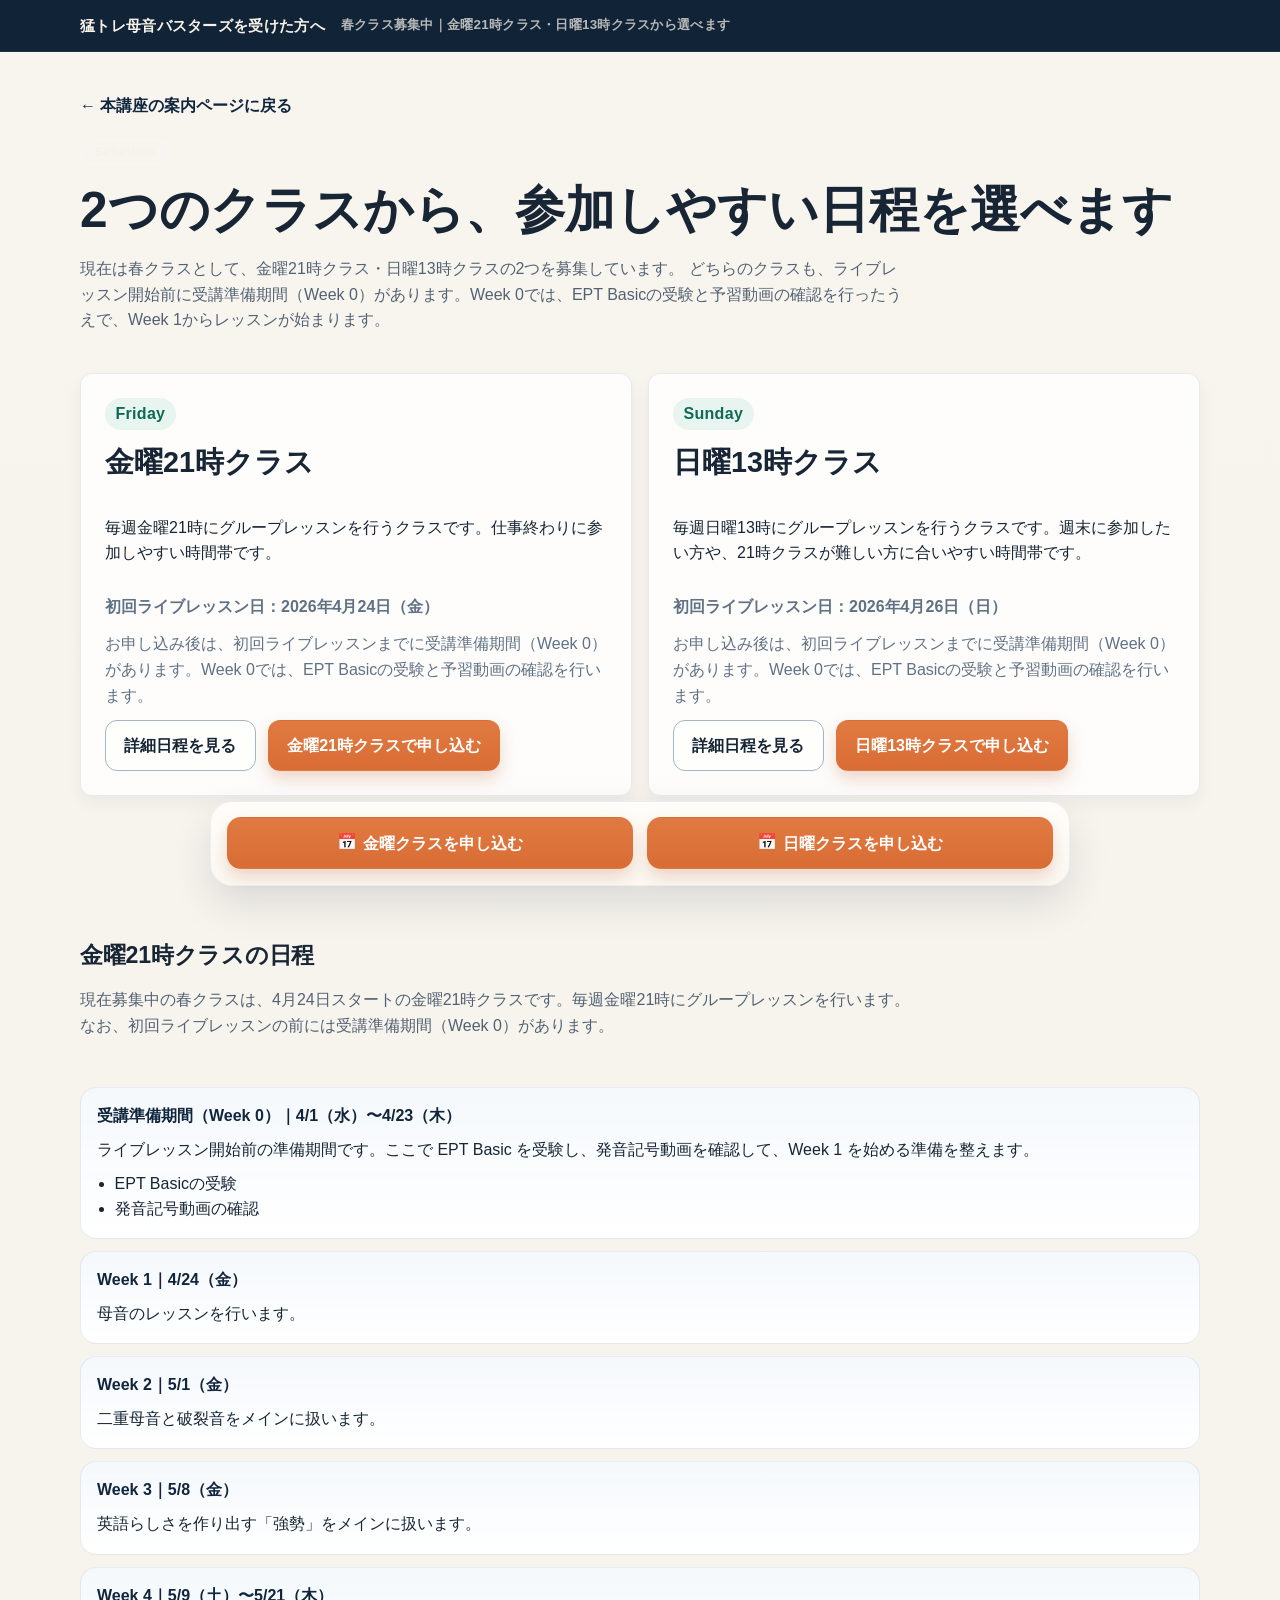
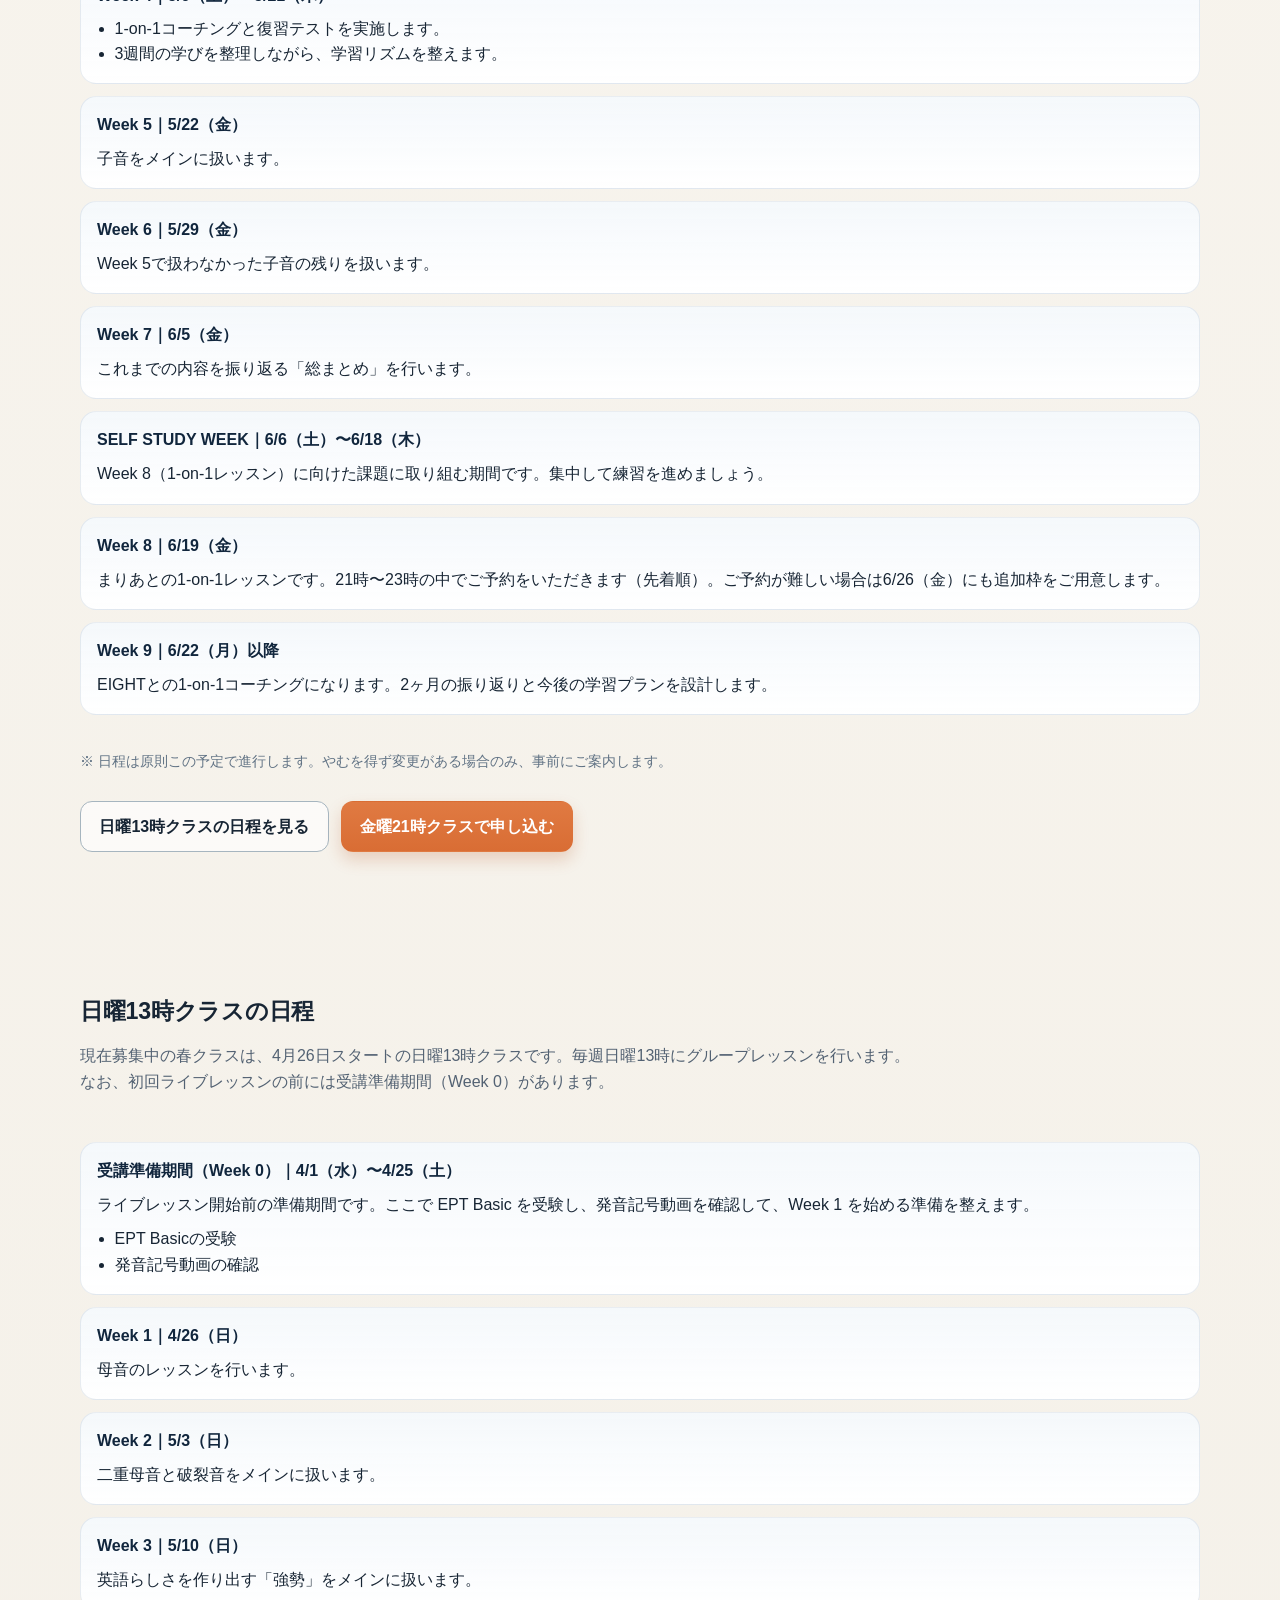
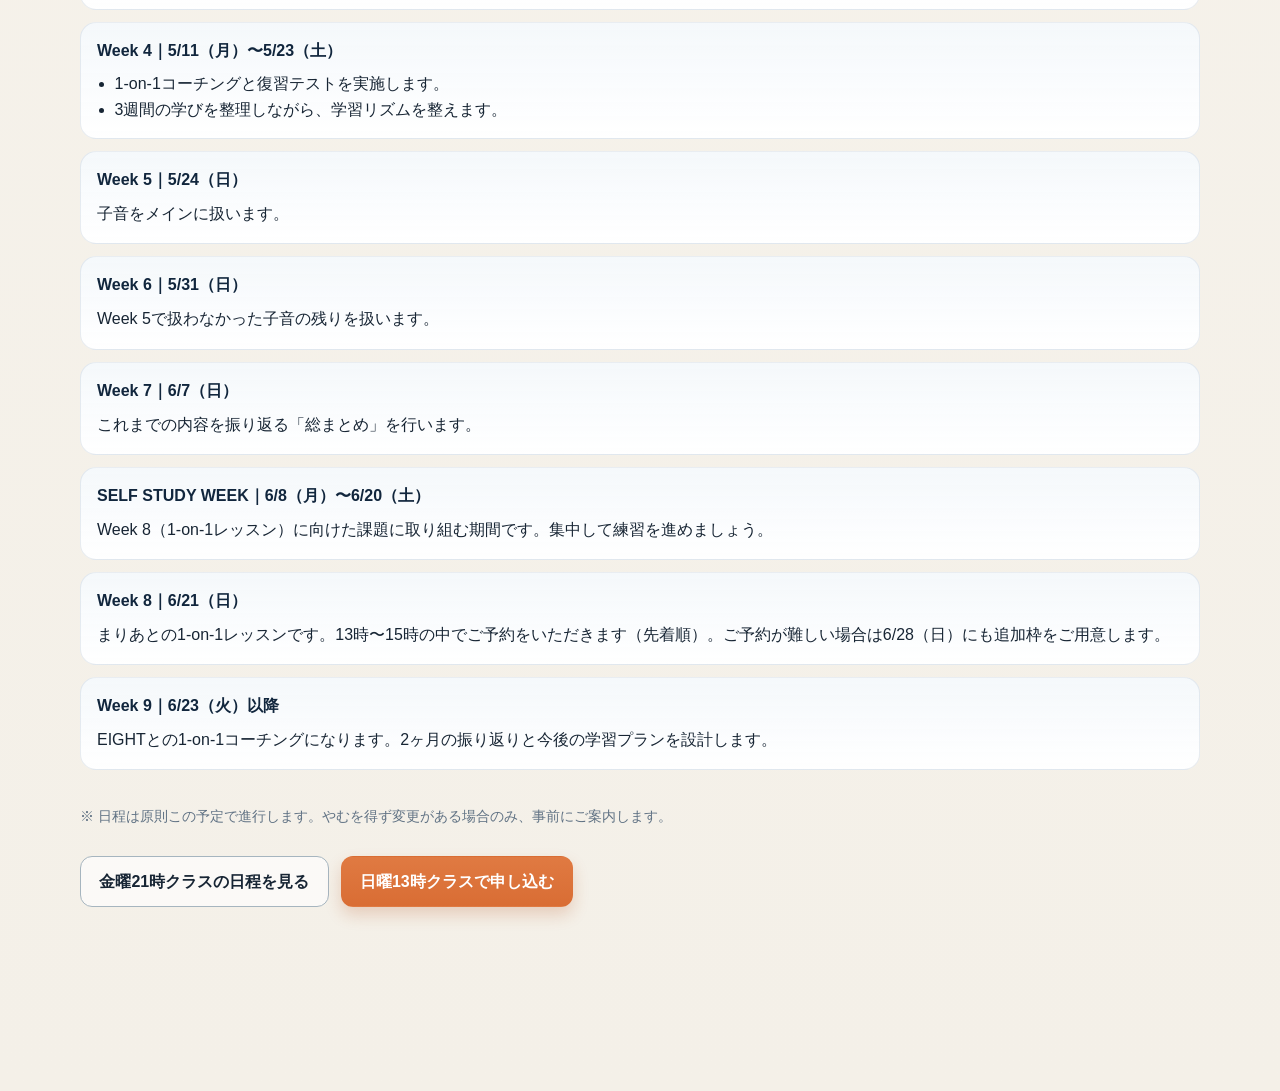
==== commit b9f6757c: "Add files via upload" ====
--- a/schedule.html
+++ b/schedule.html
@@ -224,6 +224,25 @@
       </section>
     </main>
 
+    <div class="floating-cta schedule-floating-cta" aria-label="固定申込CTA">
+      <div class="container floating-cta-inner schedule-floating-cta-inner">
+        <a
+          class="btn btn-primary schedule-floating-cta-button"
+          href="https://mosh.jp/services/cd2b8b1f65c8422987461fc9837e1b64?openExternalBrowser=1"
+          target="_blank"
+          rel="noopener noreferrer"
+          ><span class="floating-cta-icon" aria-hidden="true">📅</span>金曜クラスを申し込む</a
+        >
+        <a
+          class="btn btn-primary schedule-floating-cta-button"
+          href="https://mosh.jp/services/cdbda261116343b49d4cce0a77700ecc?openExternalBrowser=1"
+          target="_blank"
+          rel="noopener noreferrer"
+          ><span class="floating-cta-icon" aria-hidden="true">📅</span>日曜クラスを申し込む</a
+        >
+      </div>
+    </div>
+
     <script src="script.js"></script>
   </body>
 </html>
--- a/styles.css
+++ b/styles.css
@@ -50,6 +50,10 @@
   padding-bottom: calc(6.5rem + env(safe-area-inset-bottom, 0px));
 }
 
+body.schedule-page {
+  padding-bottom: calc(8.75rem + env(safe-area-inset-bottom, 0px));
+}
+
 body::before {
   display: none;
 }
@@ -830,11 +834,19 @@
 
 .hero-aside-link {
   width: fit-content;
+  display: inline-flex;
+  align-items: center;
+  gap: 0.38rem;
   color: #fffdf9;
   font-size: 0.9rem;
   font-weight: 700;
   text-decoration: none;
   border-bottom: 1px solid rgba(255, 255, 255, 0.2);
+}
+
+.hero-aside-link-icon {
+  line-height: 1;
+  transform: translateY(-1px);
 }
 
 .hero-aside-link:hover {
@@ -1457,6 +1469,50 @@
   line-height: 1.68;
 }
 
+.price-note {
+  margin-top: 0.28rem;
+}
+
+.price-subnote {
+  margin: 0.08rem 0 0;
+  color: #607284;
+  font-size: 0.88rem;
+  line-height: 1.64;
+}
+
+.capacity-note {
+  display: grid;
+  gap: 0.1rem;
+  margin-top: 0.45rem;
+  padding-top: 0.55rem;
+  border-top: 1px solid rgba(121, 145, 170, 0.12);
+}
+
+.capacity-note-title,
+.capacity-note-copy,
+.capacity-note-meta {
+  margin: 0;
+}
+
+.capacity-note-title {
+  color: var(--navy);
+  font-size: 0.9rem;
+  font-weight: 800;
+  line-height: 1.55;
+}
+
+.capacity-note-copy {
+  color: #556678;
+  font-size: 0.88rem;
+  line-height: 1.62;
+}
+
+.capacity-note-meta {
+  color: #738293;
+  font-size: 0.8rem;
+  line-height: 1.55;
+}
+
 .offer-includes {
   display: grid;
   gap: var(--space-3);
@@ -1512,6 +1568,79 @@
   border-radius: 10px;
   background: rgba(245, 239, 230, 0.72);
   border: 1px solid rgba(195, 162, 108, 0.16);
+}
+
+.course-perks {
+  display: grid;
+  gap: 0.85rem;
+  padding: 1rem;
+  border-radius: 12px;
+  background: rgba(255, 248, 240, 0.72);
+  border: 1px solid rgba(217, 109, 52, 0.14);
+}
+
+.course-perks-label,
+.course-perks-intro,
+.course-perk-title,
+.course-perk-copy {
+  margin: 0;
+}
+
+.course-perks-label {
+  color: var(--accent-deep);
+  font-size: 0.8rem;
+  font-weight: 800;
+  letter-spacing: 0.04em;
+}
+
+.course-perks-intro {
+  color: var(--navy);
+  font-size: 0.92rem;
+  font-weight: 700;
+  line-height: 1.62;
+}
+
+.course-perks-grid {
+  display: grid;
+  gap: 0.8rem;
+}
+
+.course-perk-card {
+  display: grid;
+  gap: 0.38rem;
+  padding: 0.95rem 1rem;
+  border-radius: 10px;
+  background: rgba(255, 255, 255, 0.7);
+  border: 1px solid rgba(217, 109, 52, 0.1);
+}
+
+.course-perk-title {
+  display: inline-flex;
+  align-items: center;
+  gap: 0.42rem;
+  color: var(--navy);
+  font-size: 0.9rem;
+  font-weight: 800;
+  line-height: 1.5;
+}
+
+.course-perk-icon {
+  line-height: 1;
+  transform: translateY(-1px);
+}
+
+.course-perk-copy {
+  color: #556678;
+  font-size: 0.88rem;
+  line-height: 1.65;
+}
+
+.course-perk-list {
+  margin: 0.1rem 0 0;
+  padding-left: 1.1rem;
+  color: #556678;
+  font-size: 0.84rem;
+  line-height: 1.62;
 }
 
 .offer-includes-title {
@@ -1923,6 +2052,10 @@
   width: 100%;
   min-height: 52px;
   border-radius: 14px;
+  display: inline-flex;
+  align-items: center;
+  justify-content: center;
+  gap: 0.42rem;
 }
 
 .floating-cta-links {
@@ -1935,6 +2068,7 @@
   display: inline-flex;
   align-items: center;
   justify-content: center;
+  gap: 0.38rem;
   min-height: 42px;
   padding: 0.7rem 0.9rem;
   border-radius: 12px;
@@ -1948,9 +2082,29 @@
   text-align: center;
 }
 
+.floating-cta-icon {
+  line-height: 1;
+  transform: translateY(-1px);
+}
+
 .floating-cta-link:hover {
   background: rgba(255, 255, 255, 0.92);
   border-color: rgba(17, 38, 61, 0.18);
+}
+
+.schedule-floating-cta-inner {
+  width: min(860px, calc(100% - 2rem));
+  grid-template-columns: 1fr;
+  gap: 0.65rem;
+}
+
+.schedule-floating-cta-button {
+  width: 100%;
+  min-height: 52px;
+  display: inline-flex;
+  align-items: center;
+  justify-content: center;
+  gap: 0.42rem;
 }
 
 .accordion summary {
@@ -2267,6 +2421,11 @@
     grid-template-columns: repeat(2, minmax(0, 1fr));
   }
 
+  .course-perks-grid {
+    grid-template-columns: repeat(2, minmax(0, 1fr));
+    align-items: start;
+  }
+
   .scenario-strip {
     grid-template-columns: repeat(3, minmax(0, 1fr));
     gap: 0.85rem;
@@ -2309,6 +2468,16 @@
 
   .audio-pair {
     grid-template-columns: repeat(2, minmax(0, 1fr));
+  }
+
+  body.schedule-page {
+    padding-bottom: calc(7rem + env(safe-area-inset-bottom, 0px));
+  }
+
+  .schedule-floating-cta-inner {
+    width: min(860px, calc(100% - 3rem));
+    grid-template-columns: repeat(2, minmax(0, 1fr));
+    gap: 0.75rem;
   }
 
   .metric-card {
@@ -2451,6 +2620,12 @@
   .floating-cta-links {
     grid-template-columns: repeat(2, minmax(0, 1fr));
   }
+
+  .schedule-floating-cta-inner {
+    width: min(860px, calc(100% - 3.2rem));
+    grid-template-columns: repeat(2, minmax(0, 1fr));
+    gap: 0.75rem;
+  }
 }
 
 @media (min-width: 1100px) {
@@ -2459,6 +2634,10 @@
   }
 
   body.coaching-funnel {
+    padding-bottom: calc(7rem + env(safe-area-inset-bottom, 0px));
+  }
+
+  body.schedule-page {
     padding-bottom: calc(7rem + env(safe-area-inset-bottom, 0px));
   }
 
@@ -2603,6 +2782,12 @@
 
   .floating-cta-links {
     grid-template-columns: repeat(2, minmax(0, 1fr));
+  }
+
+  .schedule-floating-cta-inner {
+    width: min(860px, calc(100% - 4rem));
+    grid-template-columns: repeat(2, minmax(0, 1fr));
+    gap: 0.85rem;
   }
 
   .offer-list-detail {
